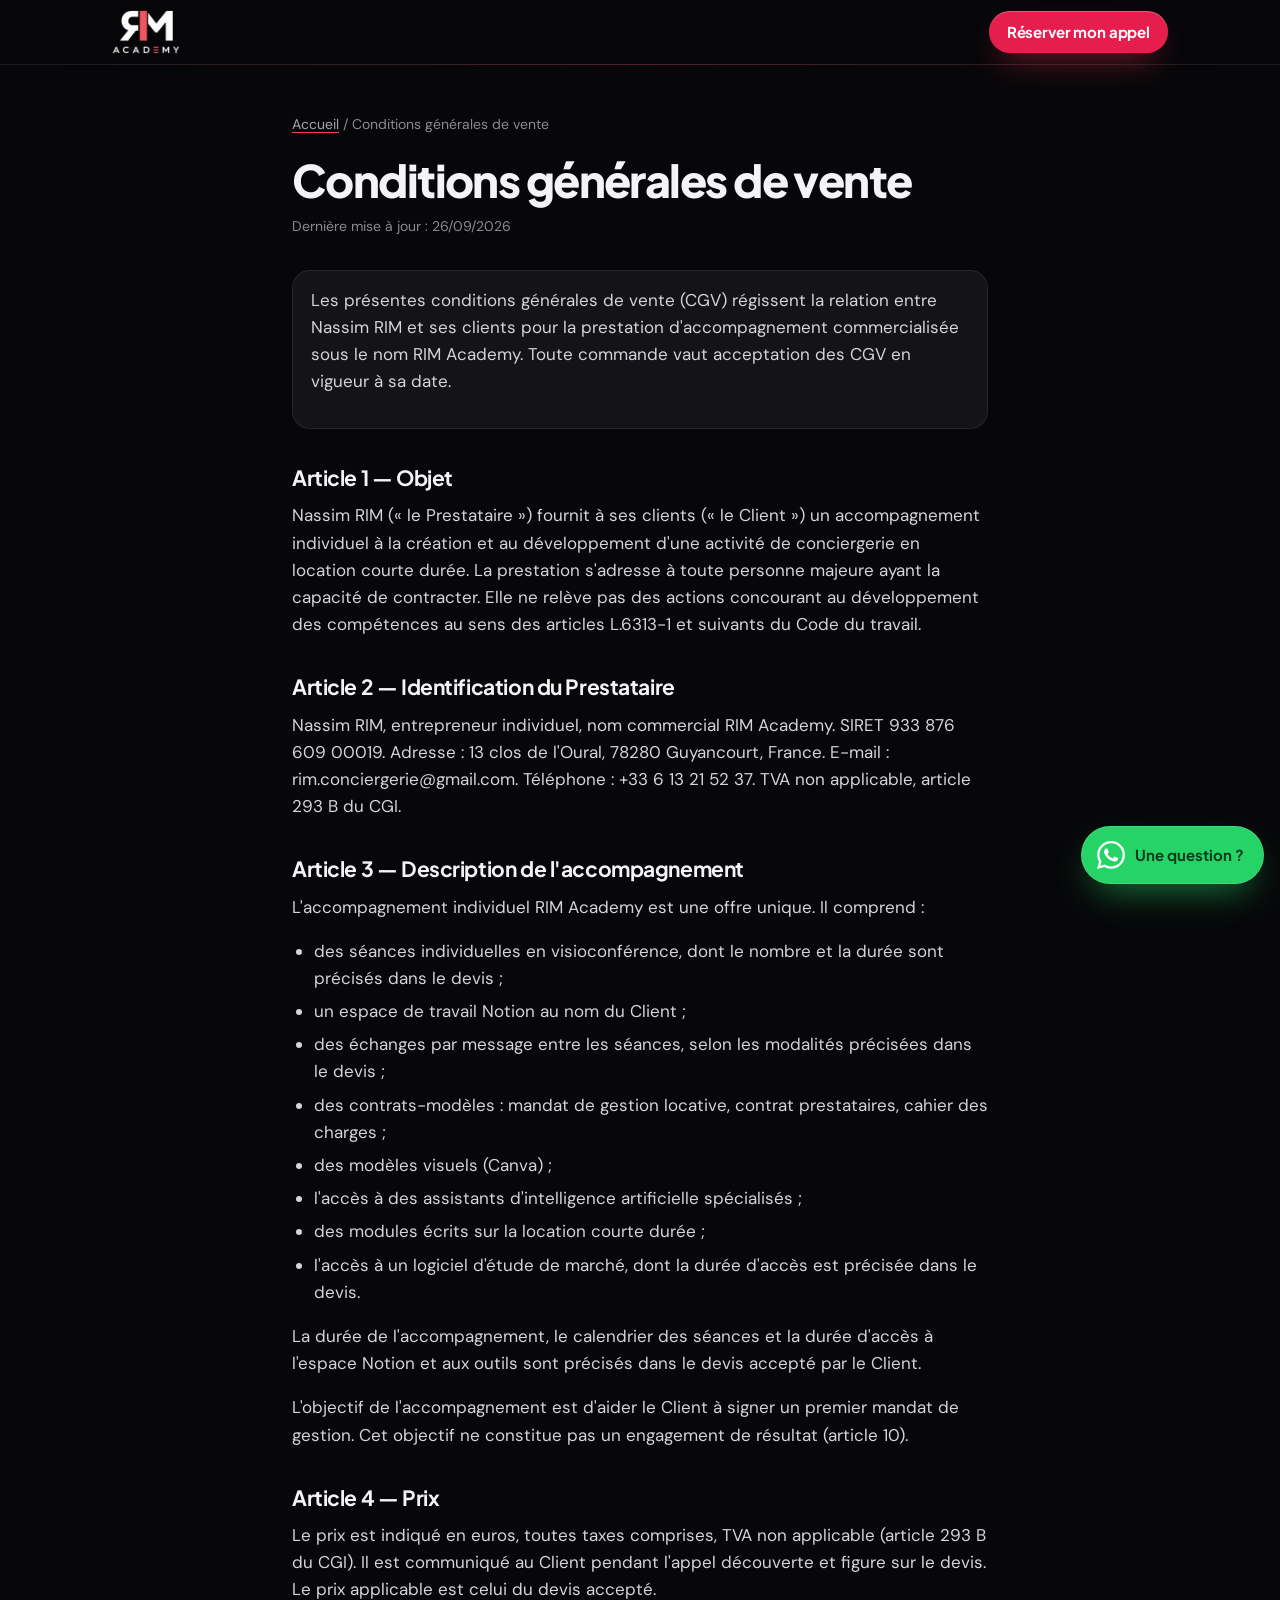
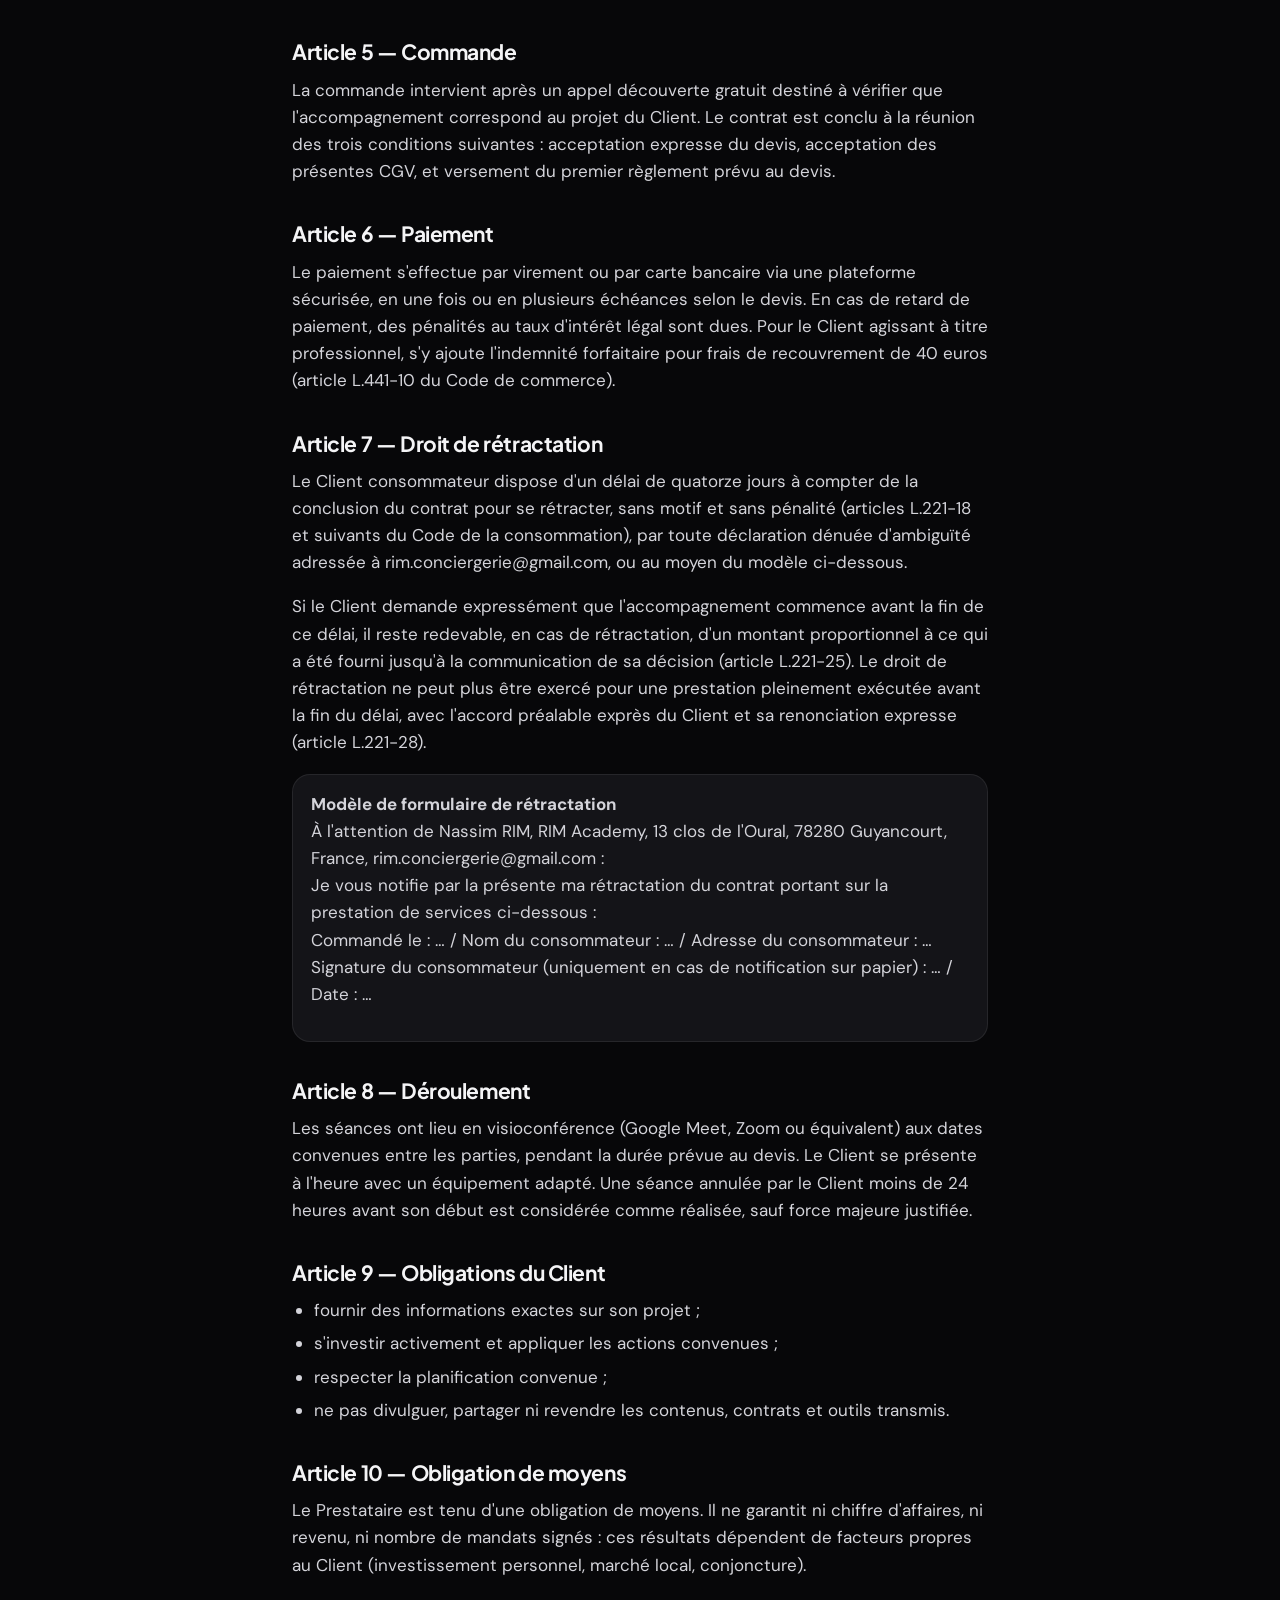
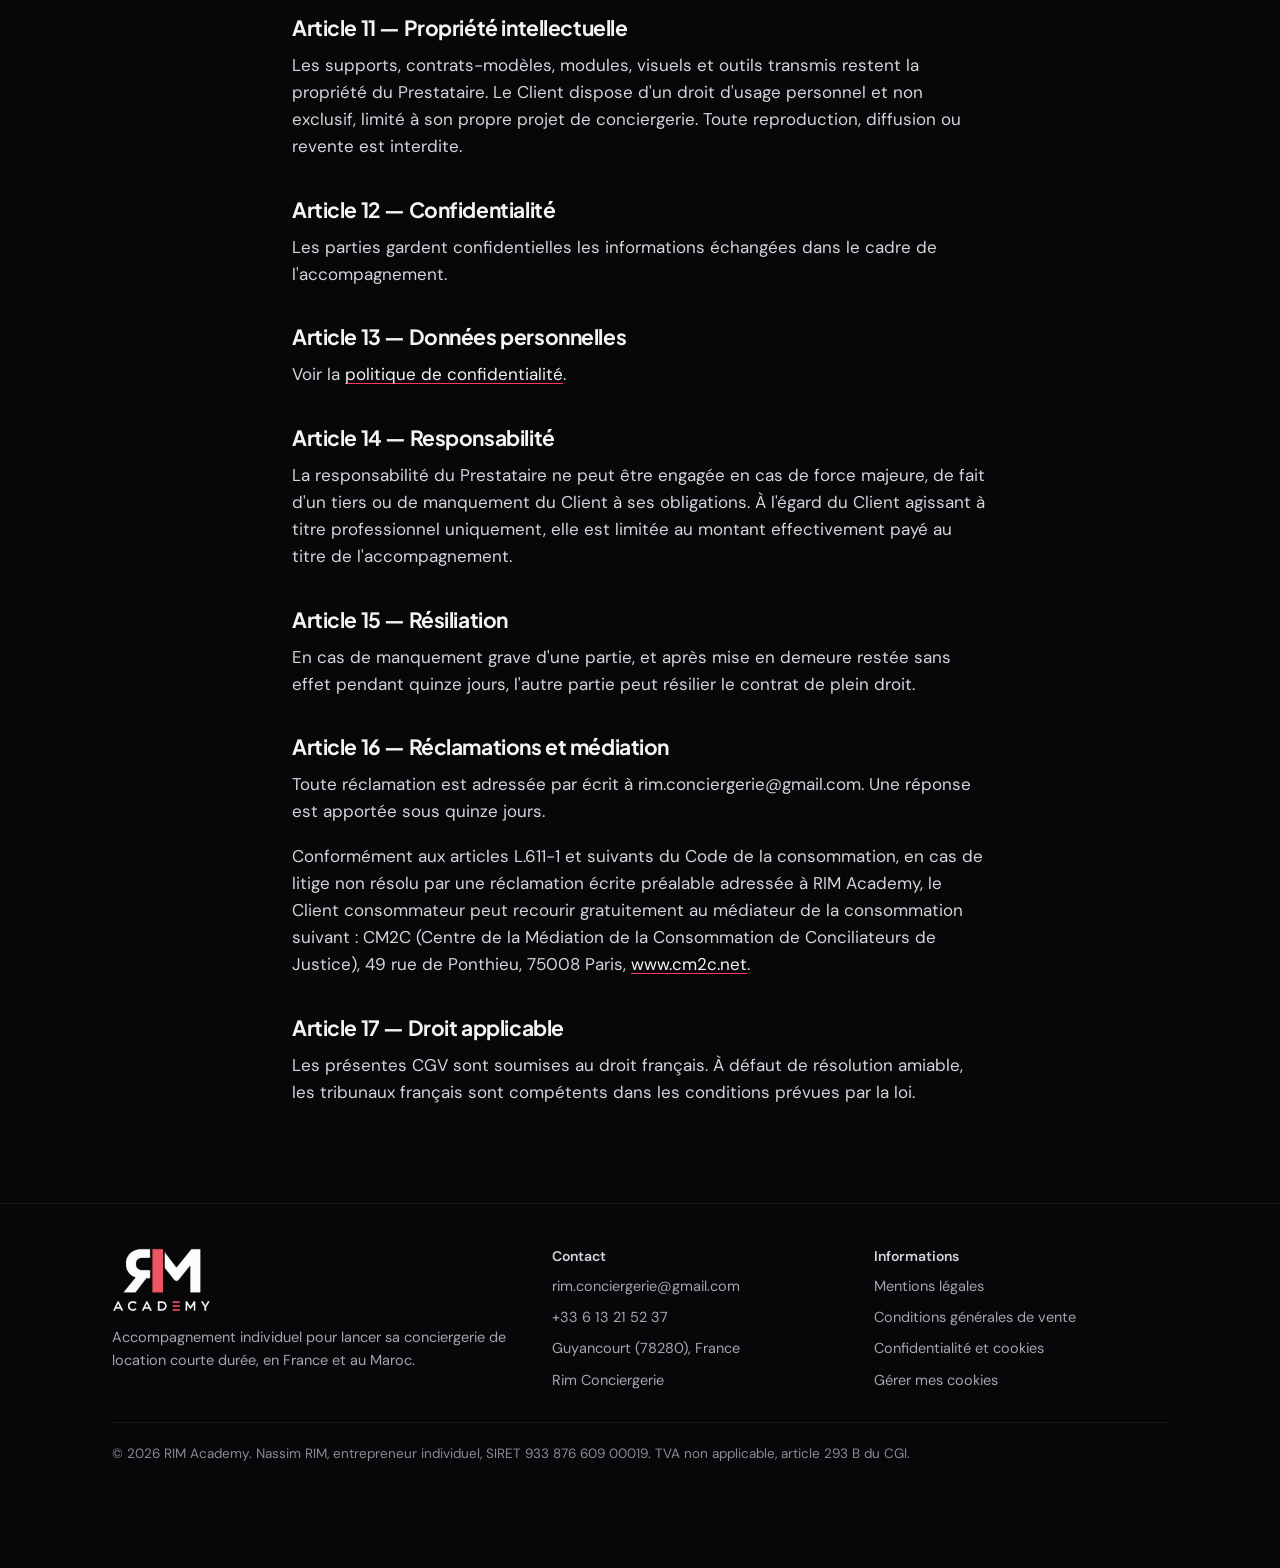
==== cgv/index.html @ d24084d7 "Landing V2 sans vidéo" ====
<!DOCTYPE html>
<html lang="fr">
<head>
<meta charset="utf-8">
<meta name="viewport" content="width=device-width, initial-scale=1, viewport-fit=cover">
<title>Conditions générales de vente | RIM Academy</title>
<meta name="description" content="Conditions générales de vente de l'accompagnement individuel RIM Academy : prestation, prix, rétractation, médiation.">
<meta name="robots" content="index, follow, max-image-preview:large">
<link rel="canonical" href="https://www.rim-academy.fr/cgv/">
<meta name="referrer" content="strict-origin-when-cross-origin">
<meta name="theme-color" content="#070709">
<meta name="author" content="Nassim RIM">
<meta property="og:type" content="website">
<meta property="og:site_name" content="RIM Academy">
<meta property="og:locale" content="fr_FR">
<meta property="og:url" content="https://www.rim-academy.fr/cgv/">
<meta property="og:title" content="Conditions générales de vente | RIM Academy">
<meta property="og:description" content="Conditions générales de vente de l'accompagnement individuel RIM Academy : prestation, prix, rétractation, médiation.">
<meta property="og:image" content="https://www.rim-academy.fr/og-image.jpg">
<meta property="og:image:width" content="1200">
<meta property="og:image:height" content="630">
<meta property="og:image:alt" content="RIM Academy, accompagnement individuel pour lancer sa conciergerie, par Nassim RIM">
<meta name="twitter:card" content="summary_large_image">
<meta name="twitter:title" content="Conditions générales de vente | RIM Academy">
<meta name="twitter:description" content="Conditions générales de vente de l'accompagnement individuel RIM Academy : prestation, prix, rétractation, médiation.">
<meta name="twitter:image" content="https://www.rim-academy.fr/og-image.jpg">
<link rel="icon" href="/favicon-96.png" type="image/png" sizes="96x96">
<link rel="icon" href="/favicon-48.png" type="image/png" sizes="48x48">
<link rel="apple-touch-icon" href="/apple-touch-icon.png" sizes="180x180">
<link rel="preconnect" href="https://fonts.googleapis.com">
<link rel="preconnect" href="https://fonts.gstatic.com" crossorigin>
<link rel="preload" as="style" href="https://fonts.googleapis.com/css2?family=DM+Sans:opsz,wght@9..40,400;9..40,500;9..40,600&amp;family=Caveat:wght@600;700&amp;family=Plus+Jakarta+Sans:wght@600;700;800&amp;display=swap" onload="this.onload=null;this.rel='stylesheet'">
<noscript><link rel="stylesheet" href="https://fonts.googleapis.com/css2?family=DM+Sans:opsz,wght@9..40,400;9..40,500;9..40,600&amp;family=Caveat:wght@600;700&amp;family=Plus+Jakarta+Sans:wght@600;700;800&amp;display=swap"></noscript>
<link rel="stylesheet" href="/assets/css/site.css">
<script type="application/ld+json">{"@context":"https://schema.org","@graph":[{"@type":"WebPage","@id":"https://www.rim-academy.fr/cgv/#webpage","url":"https://www.rim-academy.fr/cgv/","name":"Conditions générales de vente | RIM Academy","inLanguage":"fr-FR","isPartOf":{"@id":"https://www.rim-academy.fr/#website"}},{"@type":"BreadcrumbList","itemListElement":[{"@type":"ListItem","position":1,"name":"Accueil","item":"https://www.rim-academy.fr/"},{"@type":"ListItem","position":2,"name":"Conditions générales de vente","item":"https://www.rim-academy.fr/cgv/"}]}]}</script>
</head>
<body data-page="legal">
<a class="skip" href="#main">Aller au contenu</a>
<header class="site-head">
  <div class="wrap">
    <a class="brand" href="/" aria-label="RIM Academy, accueil"><picture><source srcset="/logo-rim-academy-300.webp" type="image/webp"><img src="/logo-rim-academy.png" alt="RIM Academy" width="560" height="363"></picture></a>
    <a href="/reserver/" class="btn btn-primary btn-sm">Réserver mon appel</a>
  </div>
</header>

<main id="main" class="legal">
  <div class="narrow">
    <nav aria-label="Fil d'Ariane" style="font-size:14px;color:var(--faint);margin-bottom:18px"><a href="/" style="color:var(--muted)">Accueil</a> / Conditions générales de vente</nav>
    <h1>Conditions générales de vente</h1>
    <p class="upd">Dernière mise à jour : 26/09/2026</p>

    <div class="box"><p>Les présentes conditions générales de vente (CGV) régissent la relation entre Nassim RIM et ses clients pour la prestation d'accompagnement commercialisée sous le nom RIM Academy. Toute commande vaut acceptation des CGV en vigueur à sa date.</p></div>

    <h2>Article 1 — Objet</h2>
    <p>Nassim RIM (« le Prestataire ») fournit à ses clients (« le Client ») un accompagnement individuel à la création et au développement d'une activité de conciergerie en location courte durée. La prestation s'adresse à toute personne majeure ayant la capacité de contracter. Elle ne relève pas des actions concourant au développement des compétences au sens des articles L.6313-1 et suivants du Code du travail.</p>

    <h2>Article 2 — Identification du Prestataire</h2>
    <p>Nassim RIM, entrepreneur individuel, nom commercial RIM Academy. SIRET 933 876 609 00019. Adresse : 13 clos de l'Oural, 78280 Guyancourt, France. E-mail : rim.conciergerie@gmail.com. Téléphone : +33 6 13 21 52 37. TVA non applicable, article 293 B du CGI.</p>

    <h2>Article 3 — Description de l'accompagnement</h2>
    <p>L'accompagnement individuel RIM Academy est une offre unique. Il comprend :</p>
    <ul>
      <li>des séances individuelles en visioconférence, dont le nombre et la durée sont précisés dans le devis ;</li>
      <li>un espace de travail Notion au nom du Client ;</li>
      <li>des échanges par message entre les séances, selon les modalités précisées dans le devis ;</li>
      <li>des contrats-modèles : mandat de gestion locative, contrat prestataires, cahier des charges ;</li>
      <li>des modèles visuels (Canva) ;</li>
      <li>l'accès à des assistants d'intelligence artificielle spécialisés ;</li>
      <li>des modules écrits sur la location courte durée ;</li>
      <li>l'accès à un logiciel d'étude de marché, dont la durée d'accès est précisée dans le devis.</li>
    </ul>
    <p>La durée de l'accompagnement, le calendrier des séances et la durée d'accès à l'espace Notion et aux outils sont précisés dans le devis accepté par le Client.</p>
    <p>L'objectif de l'accompagnement est d'aider le Client à signer un premier mandat de gestion. Cet objectif ne constitue pas un engagement de résultat (article 10).</p>

    <h2>Article 4 — Prix</h2>
    <p>Le prix est indiqué en euros, toutes taxes comprises, TVA non applicable (article 293 B du CGI). Il est communiqué au Client pendant l'appel découverte et figure sur le devis. Le prix applicable est celui du devis accepté.</p>

    <h2>Article 5 — Commande</h2>
    <p>La commande intervient après un appel découverte gratuit destiné à vérifier que l'accompagnement correspond au projet du Client. Le contrat est conclu à la réunion des trois conditions suivantes : acceptation expresse du devis, acceptation des présentes CGV, et versement du premier règlement prévu au devis.</p>

    <h2>Article 6 — Paiement</h2>
    <p>Le paiement s'effectue par virement ou par carte bancaire via une plateforme sécurisée, en une fois ou en plusieurs échéances selon le devis. En cas de retard de paiement, des pénalités au taux d'intérêt légal sont dues. Pour le Client agissant à titre professionnel, s'y ajoute l'indemnité forfaitaire pour frais de recouvrement de 40 euros (article L.441-10 du Code de commerce).</p>

    <h2>Article 7 — Droit de rétractation</h2>
    <p>Le Client consommateur dispose d'un délai de quatorze jours à compter de la conclusion du contrat pour se rétracter, sans motif et sans pénalité (articles L.221-18 et suivants du Code de la consommation), par toute déclaration dénuée d'ambiguïté adressée à rim.conciergerie@gmail.com, ou au moyen du modèle ci-dessous.</p>
    <p>Si le Client demande expressément que l'accompagnement commence avant la fin de ce délai, il reste redevable, en cas de rétractation, d'un montant proportionnel à ce qui a été fourni jusqu'à la communication de sa décision (article L.221-25). Le droit de rétractation ne peut plus être exercé pour une prestation pleinement exécutée avant la fin du délai, avec l'accord préalable exprès du Client et sa renonciation expresse (article L.221-28).</p>
    <div class="box"><p><strong>Modèle de formulaire de rétractation</strong><br>
    À l'attention de Nassim RIM, RIM Academy, 13 clos de l'Oural, 78280 Guyancourt, France, rim.conciergerie@gmail.com :<br>
    Je vous notifie par la présente ma rétractation du contrat portant sur la prestation de services ci-dessous :<br>
    Commandé le : … / Nom du consommateur : … / Adresse du consommateur : …<br>
    Signature du consommateur (uniquement en cas de notification sur papier) : … / Date : …</p></div>

    <h2>Article 8 — Déroulement</h2>
    <p>Les séances ont lieu en visioconférence (Google Meet, Zoom ou équivalent) aux dates convenues entre les parties, pendant la durée prévue au devis. Le Client se présente à l'heure avec un équipement adapté. Une séance annulée par le Client moins de 24 heures avant son début est considérée comme réalisée, sauf force majeure justifiée.</p>

    <h2>Article 9 — Obligations du Client</h2>
    <ul>
      <li>fournir des informations exactes sur son projet ;</li>
      <li>s'investir activement et appliquer les actions convenues ;</li>
      <li>respecter la planification convenue ;</li>
      <li>ne pas divulguer, partager ni revendre les contenus, contrats et outils transmis.</li>
    </ul>

    <h2>Article 10 — Obligation de moyens</h2>
    <p>Le Prestataire est tenu d'une obligation de moyens. Il ne garantit ni chiffre d'affaires, ni revenu, ni nombre de mandats signés : ces résultats dépendent de facteurs propres au Client (investissement personnel, marché local, conjoncture).</p>

    <h2>Article 11 — Propriété intellectuelle</h2>
    <p>Les supports, contrats-modèles, modules, visuels et outils transmis restent la propriété du Prestataire. Le Client dispose d'un droit d'usage personnel et non exclusif, limité à son propre projet de conciergerie. Toute reproduction, diffusion ou revente est interdite.</p>

    <h2>Article 12 — Confidentialité</h2>
    <p>Les parties gardent confidentielles les informations échangées dans le cadre de l'accompagnement.</p>

    <h2>Article 13 — Données personnelles</h2>
    <p>Voir la <a href="/confidentialite/">politique de confidentialité</a>.</p>

    <h2>Article 14 — Responsabilité</h2>
    <p>La responsabilité du Prestataire ne peut être engagée en cas de force majeure, de fait d'un tiers ou de manquement du Client à ses obligations. À l'égard du Client agissant à titre professionnel uniquement, elle est limitée au montant effectivement payé au titre de l'accompagnement.</p>

    <h2>Article 15 — Résiliation</h2>
    <p>En cas de manquement grave d'une partie, et après mise en demeure restée sans effet pendant quinze jours, l'autre partie peut résilier le contrat de plein droit.</p>

    <h2>Article 16 — Réclamations et médiation</h2>
    <p>Toute réclamation est adressée par écrit à rim.conciergerie@gmail.com. Une réponse est apportée sous quinze jours.</p>
    <p>Conformément aux articles L.611-1 et suivants du Code de la consommation, en cas de litige non résolu par une réclamation écrite préalable adressée à RIM Academy, le Client consommateur peut recourir gratuitement au médiateur de la consommation suivant : CM2C (Centre de la Médiation de la Consommation de Conciliateurs de Justice), 49 rue de Ponthieu, 75008 Paris, <a href="https://www.cm2c.net" rel="noopener">www.cm2c.net</a>.</p>

    <h2>Article 17 — Droit applicable</h2>
    <p>Les présentes CGV sont soumises au droit français. À défaut de résolution amiable, les tribunaux français sont compétents dans les conditions prévues par la loi.</p>

  </div>
</main>
<footer class="site-foot">
  <div class="wrap">
    <div class="foot-grid">
      <div>
        <picture><source srcset="/logo-rim-academy-300.webp" type="image/webp"><img src="/logo-rim-academy.png" alt="RIM Academy" width="560" height="363" loading="lazy"></picture>
        <p style="margin-top:14px">Accompagnement individuel pour lancer sa conciergerie de location courte durée, en France et au Maroc.</p>
      </div>
      <div>
        <h2>Contact</h2>
        <ul>
          <li><a href="mailto:rim.conciergerie@gmail.com">rim.conciergerie@gmail.com</a></li>
          <li><a href="tel:+33613215237">+33 6 13 21 52 37</a></li>
          <li>Guyancourt (78280), France</li>
          <li><a href="https://rimconciergerie.fr" rel="noopener">Rim Conciergerie</a></li>
        </ul>
      </div>
      <div>
        <h2>Informations</h2>
        <ul>
          <li><a href="/mentions-legales/">Mentions légales</a></li>
          <li><a href="/cgv/">Conditions générales de vente</a></li>
          <li><a href="/confidentialite/">Confidentialité et cookies</a></li>
          <li><button type="button" class="linklike" data-cookie-open>Gérer mes cookies</button></li>
        </ul>
      </div>
    </div>
    <p class="foot-legal">© 2026 RIM Academy. Nassim RIM, entrepreneur individuel, SIRET 933 876 609 00019. TVA non applicable, article 293 B du CGI.</p>
  </div>
</footer>
<a class="wa" href="https://wa.me/33613215237?text=Bonjour%20Nassim%2C%20je%20viens%20du%20site%20RIM%20Academy." target="_blank" rel="noopener" aria-label="Écrire à Nassim sur WhatsApp" data-wa>
  <svg viewBox="0 0 24 24" aria-hidden="true"><path fill="currentColor" d="M17.472 14.382c-.297-.149-1.758-.867-2.03-.967-.273-.099-.471-.148-.67.15-.197.297-.767.966-.94 1.164-.173.199-.347.223-.644.075-.297-.15-1.255-.463-2.39-1.475-.883-.788-1.48-1.761-1.653-2.059-.173-.297-.018-.458.13-.606.134-.133.298-.347.446-.52.149-.174.198-.298.298-.497.099-.198.05-.371-.025-.52-.075-.149-.669-1.612-.916-2.207-.242-.579-.487-.5-.669-.51-.173-.008-.371-.01-.57-.01-.198 0-.52.074-.792.372-.272.297-1.04 1.016-1.04 2.479 0 1.462 1.065 2.875 1.213 3.074.149.198 2.096 3.2 5.077 4.487.709.306 1.262.489 1.694.625.712.227 1.36.195 1.871.118.571-.085 1.758-.719 2.006-1.413.248-.694.248-1.289.173-1.413-.074-.124-.272-.198-.57-.347m-5.421 7.403h-.004a9.87 9.87 0 01-5.031-1.378l-.361-.214-3.741.982.998-3.648-.235-.374a9.86 9.86 0 01-1.51-5.26c.001-5.45 4.436-9.884 9.888-9.884 2.64 0 5.122 1.03 6.988 2.898a9.825 9.825 0 012.893 6.994c-.003 5.45-4.437 9.884-9.885 9.884m8.413-18.297A11.815 11.815 0 0012.05 0C5.495 0 .16 5.335.157 11.892c0 2.096.547 4.142 1.588 5.945L.057 24l6.305-1.654a11.882 11.882 0 005.683 1.448h.005c6.554 0 11.89-5.335 11.893-11.893a11.821 11.821 0 00-3.48-8.413Z"/></svg>
  <span>Une question ?</span>
</a>


<div id="cookie" class="cookie" role="region" aria-label="Choix des cookies" hidden>
  <p>J'utilise des cookies de mesure d'audience (Google Analytics) et de publicité (Meta) pour savoir d'où viennent les visiteurs et améliorer ce site. Rien n'est déposé sans ton accord. <a href="/confidentialite/#cookies">En savoir plus</a></p>
  <div id="ck-prefs" class="cookie-prefs" hidden>
    <label><input type="checkbox" id="ck-analytics"><span>Mesure d'audience (Google Analytics)</span></label>
    <label><input type="checkbox" id="ck-ads"><span>Publicité et mesure des campagnes (Meta)</span></label>
  </div>
  <div class="cookie-row">
    <button type="button" class="btn-choice" id="ck-refuse">Tout refuser</button>
    <button type="button" class="btn-choice" id="ck-accept">Tout accepter</button>
  </div>
  <button type="button" class="btn-choice" id="ck-save" hidden style="width:100%;margin-top:10px">Enregistrer mes choix</button>
  <button type="button" class="linklike" id="ck-custom">Personnaliser</button>
</div>

<script src="/assets/js/site.js" defer></script>
</body>
</html>
---- assets/css/site.css ----
/* =========================================================
   RIM Academy — feuille de style unique
   Mobile d'abord (390 px), puis élargissement.
   Couleurs : charte actuelle (fond #070709, accent Airbnb Rausch).
   ========================================================= */

:root{
  --ink:#070709;
  --ink-2:#0D0D11;
  --card:#141418;
  --card-2:#1B1B21;
  --line:rgba(255,255,255,.08);
  --line-2:rgba(255,255,255,.14);
  --text:#F4F4F6;
  --soft:#D4D4DA;
  --muted:#A5A5AF;
  --faint:#8A8A94;
  --rausch:#FF385C;
  --rausch-deep:#E61E4D;
  --rausch-soft:rgba(255,56,92,.12);
  --rausch-line:rgba(255,56,92,.38);
  --tp:#00B67A;
  --paper:#F7F5F1;
  --paper-ink:#1D1D22;

  --f-display:"Plus Jakarta Sans",system-ui,-apple-system,"Segoe UI",Roboto,sans-serif;
  --f-body:"DM Sans",system-ui,-apple-system,"Segoe UI",Roboto,sans-serif;
  --f-accent:"Caveat","Segoe Print","Bradley Hand",cursive;

  --r-s:12px;
  --r-m:18px;
  --r-l:28px;
  --wrap:1120px;
  --pad:20px;
  --sec:clamp(72px,12vw,128px);
  --ease:cubic-bezier(.2,.7,.2,1);
}

*,*::before,*::after{box-sizing:border-box}
html{-webkit-text-size-adjust:100%;scroll-behavior:smooth;scroll-padding-top:80px}
body{
  margin:0;background:var(--ink);color:var(--text);
  font-family:var(--f-body);font-size:17px;line-height:1.6;
  -webkit-font-smoothing:antialiased;-moz-osx-font-smoothing:grayscale;
  text-rendering:optimizeLegibility;
}
img,video,iframe{display:block;max-width:100%}
img{height:auto}
a{color:inherit}
p{margin:0 0 1em}
h1,h2,h3,h4{margin:0;font-family:var(--f-display);color:var(--text);line-height:1.2}
ul,ol{margin:0;padding:0;list-style:none}
button{font:inherit;color:inherit}
[hidden]{display:none!important}

:focus-visible{outline:3px solid #fff;outline-offset:3px;border-radius:6px}

.sr-only{position:absolute!important;width:1px;height:1px;padding:0;margin:-1px;overflow:hidden;clip:rect(0,0,0,0);white-space:nowrap;border:0}
.skip{position:absolute;left:12px;top:-60px;z-index:100;background:#fff;color:#000;padding:10px 14px;border-radius:10px;font-weight:600;text-decoration:none}
.skip:focus{top:12px}

.wrap{max-width:var(--wrap);margin-inline:auto;padding-inline:var(--pad)}
.narrow{max-width:760px;margin-inline:auto;padding-inline:var(--pad)}

/* ---------- En-tête ---------- */
.site-head{
  position:sticky;top:0;z-index:40;
  background:rgba(7,7,9,.78);
  -webkit-backdrop-filter:saturate(160%) blur(14px);backdrop-filter:saturate(160%) blur(14px);
  border-bottom:1px solid var(--line);
}
.site-head .wrap{display:flex;align-items:center;justify-content:space-between;height:64px;gap:16px}
.brand{display:flex;align-items:center;text-decoration:none}
.brand img{height:44px;width:auto}

/* ---------- Boutons ---------- */
.btn{
  display:inline-flex;align-items:center;justify-content:center;gap:10px;
  min-height:56px;padding:0 28px;border-radius:999px;border:0;cursor:pointer;
  font-family:var(--f-display);font-weight:700;font-size:18px;letter-spacing:-.01em;
  text-decoration:none;white-space:nowrap;transition:transform .2s var(--ease),box-shadow .2s var(--ease),background .2s;
}
.btn-primary{
  background:var(--rausch-deep);color:#fff;
  box-shadow:0 1px 0 rgba(255,255,255,.25) inset,0 14px 34px -12px rgba(255,56,92,.6);
}
.btn-primary:hover{transform:translateY(-1px);box-shadow:0 1px 0 rgba(255,255,255,.25) inset,0 18px 40px -12px rgba(255,56,92,.75)}
.btn-primary:active{transform:translateY(0)}
.btn-block{width:100%;max-width:420px}
.btn-sm{min-height:42px;padding:0 18px;font-size:15px}
.btn-ghost{background:transparent;color:var(--text);border:1px solid var(--line-2)}
.btn-ghost:hover{border-color:var(--text)}
.btn[disabled]{opacity:.6;cursor:progress}
.spinner{width:18px;height:18px;border-radius:50%;border:2px solid rgba(255,255,255,.4);border-top-color:#fff;animation:spin .8s linear infinite}
@keyframes spin{to{transform:rotate(360deg)}}

/* ---------- Typo de section ---------- */
.sec{padding-block:var(--sec);position:relative}
.sec + .sec{border-top:1px solid var(--line)}
.kicker{display:block;color:var(--rausch);font-weight:600;font-size:15px;margin-bottom:14px}
.h2{
  font-weight:800;font-size:clamp(1.95rem,6vw,3.1rem);line-height:1.06;letter-spacing:-.035em;
  max-width:20ch;text-wrap:balance;
}
.lead{color:var(--soft);font-size:18px;line-height:1.62;max-width:40rem;margin-top:18px}
.center{text-align:center}
.center .h2,.center .lead{margin-inline:auto}

/* ---------- Hero ---------- */
.hero{position:relative;padding:28px 0 64px;text-align:center;overflow:hidden;overflow:clip}
.hero::before{
  content:"";position:absolute;inset:-20% -30% auto;height:640px;z-index:-1;pointer-events:none;
  background:radial-gradient(50% 55% at 50% 0%,rgba(255,56,92,.22),rgba(255,56,92,0) 70%);
}
.chip{
  display:inline-flex;align-items:center;gap:8px;
  padding:7px 14px;border-radius:999px;border:1px solid var(--line-2);
  background:rgba(255,255,255,.03);color:var(--soft);font-size:14px;line-height:1.3;
}
.chip-dot{width:7px;height:7px;border-radius:50%;background:var(--rausch);box-shadow:0 0 0 4px var(--rausch-soft)}
.h1{
  margin:18px auto 0;max-width:15ch;
  font-weight:800;font-size:clamp(2.2rem,9.4vw,4.6rem);line-height:1.02;letter-spacing:-.045em;
  text-wrap:balance;
}
.hero-sub{margin:18px auto 0;max-width:34rem;color:var(--soft);font-size:18px;line-height:1.55}

/* Vidéo verrouillée (accueil) */
.vsl-lock{
  position:relative;display:block;width:100%;max-width:880px;margin:28px auto 0;padding:0;
  aspect-ratio:16/9;border-radius:24px;overflow:hidden;cursor:pointer;
  border:1px solid var(--line-2);background:#000;text-align:center;
  box-shadow:0 40px 90px -40px rgba(255,56,92,.55),0 0 0 6px rgba(255,255,255,.02);
}
.vsl-lock img{position:absolute;inset:0;width:100%;height:100%;object-fit:cover;filter:blur(7px) brightness(.5);transform:scale(1.08)}
.vsl-lock .veil{
  position:absolute;inset:0;display:flex;flex-direction:column;align-items:center;justify-content:center;gap:10px;padding:18px;
  background:radial-gradient(60% 60% at 50% 50%,rgba(7,7,9,.15),rgba(7,7,9,.6));
}
.lock-ico{
  width:60px;height:60px;border-radius:50%;display:grid;place-items:center;
  background:rgba(255,255,255,.12);border:1px solid rgba(255,255,255,.25);
  -webkit-backdrop-filter:blur(8px);backdrop-filter:blur(8px);
}
.lock-ico svg{width:26px;height:26px}
.veil strong{font-family:var(--f-display);font-size:clamp(1.05rem,3.6vw,1.4rem);letter-spacing:-.02em}
.veil span{color:var(--soft);font-size:15px;max-width:26ch}
.vsl-lock:hover .lock-ico{background:var(--rausch-deep);border-color:var(--rausch-deep)}

.hero-cta{margin-top:28px;display:flex;flex-direction:column;align-items:center;gap:12px}
.hero-cta small{color:var(--muted);font-size:14px}
.checks{display:flex;flex-wrap:wrap;justify-content:center;gap:10px 22px;margin-top:26px;color:var(--soft);font-size:15.5px}
.checks li{display:flex;align-items:center;gap:8px}
.checks svg,.list-check svg{flex:none;width:18px;height:18px;color:var(--rausch)}

.tp-line{display:inline-flex;align-items:center;gap:10px;margin-top:26px;color:var(--soft);font-size:14.5px;text-decoration:none;padding:8px 14px;border-radius:999px;border:1px solid var(--line)}
.tp-line:hover{border-color:var(--line-2)}
.tp-stars{display:inline-flex;gap:2px}
.tp-stars i{width:16px;height:16px;background:var(--tp);display:grid;place-items:center}
.tp-stars i::before{content:"";width:11px;height:11px;background:#fff;clip-path:polygon(50% 0,61% 35%,98% 35%,68% 57%,79% 91%,50% 70%,21% 91%,32% 57%,2% 35%,39% 35%)}

/* ---------- Le constat ---------- */
.blocks{display:grid;gap:28px;margin-top:44px}
.block{border-top:1px solid var(--line-2);padding-top:20px}
.block h3{font-size:20px;letter-spacing:-.02em;margin-bottom:8px}
.block p{color:var(--muted);margin:0}

/* ---------- Méthode ---------- */
.pillars{margin-top:44px;display:grid;gap:0}
.pillar{display:grid;grid-template-columns:44px 1fr;gap:16px;padding:22px 0;border-top:1px solid var(--line)}
.pillar:last-child{border-bottom:1px solid var(--line)}
.pillar-ico{width:44px;height:44px;border-radius:14px;display:grid;place-items:center;background:var(--rausch-soft);color:var(--rausch)}
.pillar-ico svg{width:22px;height:22px}
.pillar h3{font-size:clamp(1.2rem,3.8vw,1.5rem);letter-spacing:-.025em;margin-bottom:6px}
.pillar p{color:var(--muted);margin:0}

/* ---------- Étapes (séquence réelle) ---------- */
.steps-grid{display:grid;gap:48px;margin-top:48px;align-items:start}
.steps{counter-reset:s;position:relative}
.steps li{position:relative;display:grid;grid-template-columns:40px 1fr;gap:16px;padding-bottom:28px}
.steps li::before{display:none;
  counter-increment:s;content:counter(s);
  width:40px;height:40px;border-radius:50%;display:grid;place-items:center;
  font-family:var(--f-display);font-weight:700;font-size:15px;color:var(--rausch);
  border:1px solid var(--rausch-line);background:var(--ink);position:relative;z-index:1;
}
.steps li:not(:last-child)::after{content:"";position:absolute;left:19.5px;top:44px;bottom:4px;width:1px;background:var(--line-2)}
.sico{position:relative;z-index:1;width:40px;height:40px;border-radius:13px;display:grid;place-items:center;background:var(--ink);border:1px solid var(--rausch-line);color:var(--rausch)}
.sico svg{width:20px;height:20px}
.steps h3{font-size:19px;letter-spacing:-.02em;margin:8px 0 6px}
.steps p{color:var(--muted);margin:0}

/* Le mandat signé : l'élément signature de la page */
.mandat{
  position:relative;max-width:320px;margin-inline:auto;
  background:var(--paper);color:var(--paper-ink);border-radius:10px;padding:26px 24px 22px;
  transform:rotate(-2.2deg);
  box-shadow:0 50px 90px -40px rgba(0,0,0,.9),0 0 0 1px rgba(0,0,0,.04);
}
.mandat::before{content:"";position:absolute;inset:10px;border:1px solid rgba(29,29,34,.12);border-radius:6px;pointer-events:none}
.mandat h3{color:var(--paper-ink);font-size:20px;letter-spacing:-.02em}
.mandat .ref{font-size:12.5px;color:#6b6b73;margin:4px 0 16px}
.mandat dl{margin:0;display:grid;gap:10px}
.mandat dt{font-size:12.5px;color:#6b6b73}
.mandat dd{margin:2px 0 0;height:9px;border-radius:5px;background:#E4E1DB}
.mandat dd.w60{width:60%}.mandat dd.w80{width:80%}.mandat dd.w40{width:40%}
.mandat .sign{display:flex;align-items:flex-end;justify-content:space-between;margin-top:18px;gap:12px}
.mandat .sign span{font-size:12.5px;color:#6b6b73}
.mandat svg.sig{width:190px;height:70px;overflow:visible}
.mandat svg.sig path{fill:none;stroke:#1F3A93;stroke-width:2.6;stroke-linecap:round;stroke-linejoin:round;stroke-dasharray:720;stroke-dashoffset:720}
.mandat.is-drawn svg.sig path{animation:sign 2.2s var(--ease) .2s forwards}
@keyframes sign{to{stroke-dashoffset:0}}
.stamp{
  position:absolute;right:-12px;top:-14px;transform:rotate(8deg);
  background:var(--rausch-deep);color:#fff;font-family:var(--f-display);font-weight:800;font-size:14px;
  padding:7px 12px;border-radius:8px;box-shadow:0 10px 24px -8px rgba(230,30,77,.7);
  opacity:0;
}
.mandat.is-drawn .stamp{animation:stamp .35s var(--ease) 2.3s forwards}
@keyframes stamp{from{opacity:0;transform:rotate(8deg) scale(1.4)}to{opacity:1;transform:rotate(8deg) scale(1)}}
.mandat-cap{text-align:center;color:var(--faint);font-size:14px;margin-top:22px}

/* ---------- Galerie logements ---------- */
.gallery{position:relative;
  display:grid;grid-auto-flow:column;grid-auto-columns:78%;gap:14px;
  overflow-x:auto;scroll-snap-type:x mandatory;scroll-padding-inline:var(--pad);padding:4px var(--pad) 12px;margin:40px calc(var(--pad) * -1) 0;
  scrollbar-width:thin;
}
.gallery figure{margin:0;scroll-snap-align:start}
.gallery img{width:100%;aspect-ratio:4/5;object-fit:cover;border-radius:20px;background:var(--card)}
.gallery figure{position:relative}
.gallery img{aspect-ratio:3/2}
.gallery figcaption{display:grid;gap:3px;color:var(--muted);font-size:13.5px;margin-top:12px}
.gallery figcaption b{font-family:var(--f-display);font-size:17px;letter-spacing:-.02em;color:var(--text)}
.gallery .rate{display:inline-flex;align-items:center;gap:5px;font-weight:600;color:var(--soft)}
.gallery .rate svg{width:14px;height:14px;color:var(--rausch)}
.lgt-badge{position:absolute;left:10px;top:10px;z-index:1;padding:6px 11px;border-radius:999px;background:rgba(255,255,255,.95);color:#1D1D22;font-size:12px;font-weight:700;box-shadow:0 8px 20px -10px rgba(0,0,0,.5)}

/* ---------- Qui je suis ---------- */
.about{display:grid;gap:36px;align-items:center}
.about-photo{position:relative;max-width:440px}
.about-photo img{border-radius:var(--r-l);width:100%;aspect-ratio:900/912;object-fit:cover}
.about-photo::after{content:"";position:absolute;inset:-1px;border-radius:var(--r-l);box-shadow:0 0 0 1px var(--line-2) inset;pointer-events:none}
.about-name{margin-top:14px;font-family:var(--f-display);font-weight:700}
.about-role{color:var(--muted);font-size:15px}
.about p{color:var(--soft)}
.text-link{color:var(--text);text-decoration:underline;text-decoration-color:var(--rausch);text-underline-offset:4px;text-decoration-thickness:2px;font-weight:600}
.text-link:hover{color:var(--rausch)}

/* ---------- Ce qu'ils ont fait ---------- */
.vgrid{
  display:grid;grid-auto-flow:column;grid-auto-columns:70%;gap:14px;
  overflow-x:auto;scroll-snap-type:x mandatory;scroll-padding-inline:var(--pad);padding:4px var(--pad) 12px;margin:40px calc(var(--pad) * -1) 0;
}
.vcard{margin:0;scroll-snap-align:start}
.vplay{
  position:relative;display:block;width:100%;aspect-ratio:9/16;border-radius:22px;overflow:hidden;padding:0;
  border:1px solid var(--line-2);background:var(--card);cursor:pointer;
}
.vplay img{position:absolute;inset:0;width:100%;height:100%;object-fit:cover}
.vplay .pbtn{
  position:absolute;left:50%;top:50%;transform:translate(-50%,-50%);
  width:64px;height:64px;border-radius:50%;display:grid;place-items:center;
  background:rgba(255,255,255,.92);color:var(--rausch-deep);box-shadow:0 12px 30px -10px rgba(0,0,0,.6);
}
.vplay .pbtn svg{width:24px;height:24px;margin-left:3px}
.vplay iframe,.vplay video{position:absolute;inset:0;width:100%;height:100%;border:0;background:#000}
.vplay video{object-fit:cover}
.vplay.is-playing{cursor:default}
.vplay:not(.is-playing):hover .pbtn{transform:translate(-50%,-50%) scale(1.06)}
.vplay .pbtn{transition:transform .2s var(--ease)}
.vcard figcaption{margin-top:10px}
.vcard figcaption strong{display:block;font-family:var(--f-display);font-size:16px}
.vcard figcaption span{color:var(--muted);font-size:14.5px}

.tp-head{display:flex;flex-wrap:wrap;align-items:center;justify-content:space-between;gap:14px;margin-top:56px;padding:18px 20px;border-radius:var(--r-m);border:1px solid rgba(0,182,122,.35);background:rgba(0,182,122,.07)}
.tp-brand{display:flex;align-items:center;gap:10px;font-weight:700;font-family:var(--f-display)}
.tp-brand svg{width:22px;height:22px;color:var(--tp)}
.tp-score{display:inline-flex;align-items:center;flex-wrap:wrap;gap:4px 8px;color:var(--soft);font-size:15px}
.tp-score b{color:#fff}
.reviews{display:grid;gap:14px;margin-top:14px}
.review{
  display:block;text-decoration:none;padding:22px;border-radius:var(--r-m);
  background:var(--card);border:1px solid var(--line);transition:border-color .2s;
}
.review:hover{border-color:var(--line-2)}
.review blockquote{margin:12px 0 16px;color:var(--soft);font-size:16.5px;line-height:1.55}
.review footer{display:flex;justify-content:space-between;align-items:center;gap:10px;color:var(--muted);font-size:14px}
.review footer b{color:var(--text);font-weight:600}
.review .src{color:var(--tp);font-weight:600}

/* ---------- Comparatif ---------- */
.table-wrap{position:relative;margin-top:40px;overflow-x:auto;border-radius:var(--r-m);border:1px solid var(--line)}
.compare{width:100%;min-width:620px;border-collapse:collapse;font-size:15.5px}
.compare th,.compare td{padding:16px 14px;text-align:center;border-bottom:1px solid var(--line);vertical-align:middle}
.compare thead th{font-family:var(--f-display);font-size:15px;color:var(--soft);font-weight:700}
.compare tbody th{text-align:left;font-weight:500;color:var(--soft);width:40%}
.compare tr:last-child th,.compare tr:last-child td{border-bottom:0}
.compare .us{background:var(--rausch-soft);color:var(--text)}
.compare thead .us{color:#fff;border-top:2px solid var(--rausch)}
.yes,.no,.mid{display:inline-grid;place-items:center;width:28px;height:28px;border-radius:50%}
.yes{background:var(--rausch-deep);color:#fff}
.no{background:rgba(255,255,255,.06);color:var(--faint)}
.mid{background:rgba(255,255,255,.06);color:var(--soft);width:auto;height:auto;padding:3px 10px;border-radius:999px;font-size:13.5px}
.yes svg,.no svg{width:15px;height:15px}

/* ---------- Qui je n'accompagne pas ---------- */
.notfor{
  margin-top:40px;padding:28px 22px;border-radius:var(--r-l);
  border:1px solid var(--rausch-line);
  background:linear-gradient(180deg,rgba(255,56,92,.09),rgba(255,56,92,.02));
}
.notfor ul{display:grid;gap:18px}
.notfor li{display:grid;grid-template-columns:28px 1fr;gap:12px;align-items:start}
.notfor li svg{width:22px;height:22px;color:var(--rausch);margin-top:3px}
.notfor li strong{display:block;font-family:var(--f-display);font-size:18px;letter-spacing:-.015em}
.notfor li span{color:var(--muted)}
.notfor .closing{margin:24px 0 0;padding-top:20px;border-top:1px solid var(--line-2);color:var(--soft)}

/* ---------- L'accompagnement ---------- */
.offer{
  margin:40px auto 0;max-width:640px;border-radius:var(--r-l);padding:30px 22px;
  background:linear-gradient(180deg,var(--card-2),var(--card));
  border:1px solid var(--line-2);box-shadow:0 50px 100px -50px rgba(255,56,92,.45);
}
.offer-top{display:flex;flex-wrap:wrap;justify-content:space-between;gap:8px 16px;align-items:baseline}
.offer-top h3{font-size:clamp(1.35rem,4.4vw,1.7rem);letter-spacing:-.03em}
.offer-top span{color:var(--muted);font-size:15px}
.list-check{display:grid;gap:14px;margin:24px 0}
.list-check li{display:grid;grid-template-columns:22px 1fr;gap:12px;color:var(--soft)}
.list-check svg{margin-top:3px;width:20px;height:20px;color:var(--rausch)}
.list-check li{grid-template-columns:24px 1fr!important}
.list-check b{color:var(--text);font-weight:600}
.offer-note{padding-top:18px;border-top:1px solid var(--line-2);color:var(--muted);font-size:15px}
.offer .btn{width:100%;margin-top:8px}

/* ---------- FAQ ---------- */
.faq{margin-top:40px;border-top:1px solid var(--line)}
.faq details{border-bottom:1px solid var(--line)}
.faq summary{
  list-style:none;cursor:pointer;display:flex;justify-content:space-between;gap:18px;align-items:center;
  padding:22px 0;font-family:var(--f-display);font-weight:700;font-size:18px;letter-spacing:-.015em;
}
.faq summary::-webkit-details-marker{display:none}
.faq summary::after{content:"";flex:none;width:14px;height:14px;
  background:linear-gradient(currentColor,currentColor) center/14px 2px no-repeat,linear-gradient(currentColor,currentColor) center/2px 14px no-repeat;
  transition:transform .25s var(--ease);color:var(--rausch)}
.faq details[open] summary::after{transform:rotate(45deg)}
.faq details > div{padding:0 0 22px;color:var(--muted);max-width:44rem}

/* ---------- Appel final ---------- */
.final{text-align:center}
.final .h2{max-width:18ch;margin-inline:auto}
.final .hero-cta{margin-top:30px}

/* ---------- Pied de page ---------- */
.site-foot{border-top:1px solid var(--line);padding:44px 0 90px;color:var(--muted);font-size:14.5px}
.foot-grid{display:grid;gap:28px}
.foot-grid img{height:64px;width:auto}
.foot-grid h2{font-size:14px;color:var(--soft);margin-bottom:10px;font-family:var(--f-body);font-weight:600}
.foot-grid ul{display:grid;gap:8px}
.foot-grid a,.linklike{color:var(--muted);text-decoration:none;background:none;border:0;padding:0;cursor:pointer;font-size:14.5px;text-align:left}
.foot-grid a:hover,.linklike:hover{color:var(--text)}
.foot-legal{margin-top:30px;padding-top:20px;border-top:1px solid var(--line);font-size:13.5px;color:var(--faint)}

/* ---------- Fenêtre d'accès (opt-in) ---------- */
.optin{
  width:min(460px,calc(100% - 24px));max-height:calc(100% - 24px);padding:0;border:1px solid var(--line-2);border-radius:24px;
  background:var(--card-2);color:var(--text);box-shadow:0 40px 120px -20px rgba(0,0,0,.8);
}
.optin::backdrop{background:rgba(0,0,0,.72);-webkit-backdrop-filter:blur(4px);backdrop-filter:blur(4px)}
.optin-in{padding:26px 22px 22px;position:relative}
.optin h2{font-size:24px;letter-spacing:-.03em;padding-right:36px}
.optin .steps-mini{color:var(--muted);font-size:14.5px;margin:8px 0 18px}
.x{position:absolute;right:14px;top:14px;width:36px;height:36px;border-radius:50%;border:1px solid var(--line-2);background:transparent;cursor:pointer;display:grid;place-items:center}
.x svg{width:16px;height:16px}

.field{display:grid;gap:6px;margin-bottom:14px;text-align:left}
.field label,.field .lab{font-size:14.5px;font-weight:600;color:var(--soft)}
.input,.select,.textarea{
  width:100%;min-height:52px;padding:0 16px;border-radius:14px;border:1px solid var(--line-2);
  background:var(--ink-2);color:var(--text);font:inherit;font-size:16px;
}
.textarea{min-height:96px;padding:14px 16px;resize:vertical}
.input:focus,.select:focus,.textarea:focus{outline:none;border-color:var(--rausch);box-shadow:0 0 0 3px var(--rausch-soft)}
.input[aria-invalid="true"]{border-color:#ff8aa0}
.tel{display:grid;grid-template-columns:118px 1fr;gap:8px}
.select{appearance:none;-webkit-appearance:none;padding-right:30px;
  background-image:linear-gradient(45deg,transparent 50%,var(--muted) 50%),linear-gradient(135deg,var(--muted) 50%,transparent 50%);
  background-position:calc(100% - 18px) 23px,calc(100% - 13px) 23px;background-size:5px 5px;background-repeat:no-repeat}
.err{color:#ff8aa0;font-size:14px;margin:0}
.err:empty{display:none}
.consent{font-size:13.5px;color:var(--muted);line-height:1.5;margin:4px 0 14px;text-align:left}
.consent a{color:var(--soft)}
.opt-check{display:grid;grid-template-columns:22px 1fr;gap:10px;align-items:start;font-size:14px;color:var(--soft);margin-bottom:16px;text-align:left}
.opt-check input{width:20px;height:20px;margin:2px 0 0;accent-color:var(--rausch-deep)}
.form-foot{font-size:13px;color:var(--faint);text-align:center;margin-top:12px}
.optin .btn{width:100%}

/* ---------- Page vidéo ---------- */
.unlocked{display:inline-flex;align-items:center;gap:10px;padding:9px 16px;border-radius:999px;background:rgba(0,182,122,.1);border:1px solid rgba(0,182,122,.4);color:#8ff0c8;font-size:15px}
.unlocked svg{width:18px;height:18px}
.player{position:relative;max-width:900px;margin:26px auto 0;aspect-ratio:16/9;border-radius:24px;overflow:hidden;background:#000;border:1px solid var(--line-2);box-shadow:0 40px 90px -40px rgba(255,56,92,.55)}
.player iframe,.player #vsl-frame{position:absolute;inset:0;width:100%;height:100%;border:0}
.unmute{
  position:absolute;left:50%;top:50%;transform:translate(-50%,-50%);z-index:3;
  display:flex;flex-direction:column;align-items:center;gap:8px;padding:18px 22px;border-radius:18px;border:0;cursor:pointer;
  background:rgba(255,255,255,.93);color:var(--rausch-deep);font-family:var(--f-display);font-weight:700;font-size:15px;line-height:1.3;
  width:max-content;max-width:86%;
  box-shadow:0 20px 50px -20px rgba(0,0,0,.8);
}
.unmute svg{width:30px;height:30px}
.gate{max-width:520px;margin:26px auto 0;padding:24px 20px;border-radius:24px;background:var(--card-2);border:1px solid var(--line-2);text-align:left}
.gate h2{font-size:22px;letter-spacing:-.03em;margin-bottom:6px}
.gate p{color:var(--muted);font-size:15px}

/* Questionnaire de qualification */
.qualif{max-width:640px;margin:36px auto 0;border-radius:var(--r-l);background:var(--card);border:1px solid var(--line-2);padding:24px 20px;text-align:left}
.qbar{height:6px;border-radius:999px;background:rgba(255,255,255,.08);overflow:hidden}
.qbar span{display:block;height:100%;width:0;background:var(--rausch);transition:width .35s var(--ease)}
.qcount{color:var(--muted);font-size:14px;margin:12px 0 4px}
.q-step{border:0;margin:0;padding:0;min-width:0}
.q-step + .q-step{margin-top:28px}
.qualif.is-stepped .q-step + .q-step{margin-top:0}
.q-step legend{font-family:var(--f-display);font-weight:800;font-size:clamp(1.25rem,4.4vw,1.55rem);letter-spacing:-.03em;line-height:1.2;padding:0;margin-bottom:6px}
.q-help{color:var(--muted);font-size:15px;margin:0 0 14px}
.opts{display:grid;gap:10px;margin-top:14px}
.opt{position:relative;display:flex;align-items:center;gap:12px;min-height:56px;padding:12px 16px;border-radius:14px;border:1px solid var(--line-2);background:var(--ink-2);cursor:pointer;transition:border-color .15s,background .15s}
.opt input{position:absolute;opacity:0;pointer-events:none}
.opt .dot{flex:none;width:20px;height:20px;border-radius:50%;border:2px solid var(--faint);display:grid;place-items:center}
.opt input:checked ~ .dot{border-color:var(--rausch)}
.opt input:checked ~ .dot::after{content:"";width:10px;height:10px;border-radius:50%;background:var(--rausch)}
.opt:has(input:checked){border-color:var(--rausch);background:var(--rausch-soft)}
.opt:has(input:focus-visible){outline:3px solid #fff;outline-offset:2px}
.qnav{display:flex;justify-content:space-between;align-items:center;gap:12px;margin-top:22px}
.qnav .btn{min-width:160px}
.back{background:none;border:0;color:var(--muted);cursor:pointer;padding:10px 4px;font-size:15px}
.back:hover{color:var(--text)}
.result{max-width:900px;margin:36px auto 0;text-align:center}
.result .h2{margin-inline:auto}
.result p{color:var(--soft);max-width:36rem;margin:14px auto 0}
.cal{margin-top:24px;border-radius:var(--r-l);overflow:hidden;background:var(--card);border:1px solid var(--line)}
.warn{padding:18px;color:#ffd08a}

/* Page merci */
.todo{display:grid;gap:14px;margin:30px auto 0;max-width:560px;text-align:left}
.todo li{display:grid;grid-template-columns:36px 1fr;gap:12px;padding:16px;border-radius:var(--r-m);background:var(--card);border:1px solid var(--line)}
.todo li b{display:grid;place-items:center;width:36px;height:36px;border-radius:50%;background:var(--rausch-soft);color:var(--rausch);font-family:var(--f-display)}
.todo li span{color:var(--soft)}

/* ---------- Pages légales ---------- */
.legal{padding:48px 0 80px}
.legal h1{font-weight:800;font-size:clamp(2rem,6vw,2.8rem);letter-spacing:-.035em}
.legal .upd{color:var(--faint);font-size:14px;margin:8px 0 32px}
.legal h2{font-size:21px;letter-spacing:-.02em;margin:36px 0 12px}
.legal h3{font-size:17px;margin:22px 0 8px}
.legal p,.legal li{color:var(--soft)}
.legal ul{list-style:disc;padding-left:22px;margin:0 0 1em}
.legal li{margin-bottom:6px}
.legal a{color:var(--text);text-decoration-color:var(--rausch);text-underline-offset:3px}
.legal .box{padding:16px 18px;border-radius:var(--r-m);background:var(--card);border:1px solid var(--line);margin:12px 0}
.legal table{width:100%;border-collapse:collapse;font-size:15px;margin:12px 0}
.legal th,.legal td{border:1px solid var(--line-2);padding:10px;text-align:left;vertical-align:top;color:var(--soft)}
.legal th{color:var(--text)}

/* ---------- Bandeau cookies ---------- */
.cookie{
  position:fixed;left:12px;right:12px;bottom:12px;z-index:60;max-width:560px;margin-inline:auto;
  background:var(--card-2);border:1px solid var(--line-2);border-radius:20px;padding:18px;
  box-shadow:0 30px 80px -20px rgba(0,0,0,.85);font-size:14.5px;color:var(--soft);
}
.cookie p{margin:0 0 14px}
.cookie a{color:var(--text)}
.cookie-row{display:grid;grid-template-columns:1fr 1fr;gap:10px}
.btn-choice{min-height:46px;border-radius:999px;border:1px solid var(--line-2);background:rgba(255,255,255,.06);color:var(--text);font-weight:700;font-family:var(--f-display);font-size:15px;cursor:pointer}
.btn-choice:hover{background:rgba(255,255,255,.12)}
.cookie .linklike{margin-top:12px;font-size:14px;text-decoration:underline}
.cookie-prefs{display:grid;gap:10px;margin:0 0 14px}
.cookie-prefs label{display:grid;grid-template-columns:22px 1fr;gap:10px;align-items:start}
.cookie-prefs input{width:20px;height:20px;margin:2px 0 0;accent-color:var(--rausch-deep)}

/* ---------- 404 ---------- */
.notfound{min-height:70vh;display:grid;place-items:center;text-align:center;padding:60px 0}

/* =========================================================
   Élargissement
   ========================================================= */
@media (min-width:720px){
  :root{--pad:32px}
  .mandat{max-width:380px}
  .hero{padding:56px 0 88px}
  .blocks{grid-template-columns:1fr 1fr;gap:36px 48px}
  .gallery{grid-auto-columns:40%}
  .vgrid{grid-auto-columns:44%}
  .reviews{grid-template-columns:repeat(3,1fr)}
  .notfor{padding:40px 40px}
  .offer{padding:40px 40px}
  .qualif{padding:32px 32px}
  .foot-grid{grid-template-columns:1.4fr 1fr 1fr}
  .gate{padding:30px}
}
@media (min-width:980px){
  .steps-grid{grid-template-columns:1.2fr 1fr;gap:64px}
  .steps-grid > div:last-child{position:sticky;top:120px;margin-top:20px}
  .about{grid-template-columns:.9fr 1.1fr;gap:64px}
  .gallery{grid-auto-columns:calc((100% - 42px) / 4);margin-inline:0;padding-inline:0;scroll-padding-inline:0}
  .vgrid{grid-auto-flow:row;grid-template-columns:repeat(3,1fr);margin-inline:0;padding-inline:0;overflow:visible}
  .pillars{grid-template-columns:repeat(3,1fr);gap:0 36px}
  .pillar{grid-template-columns:1fr;border-bottom:1px solid var(--line)}
}

/* =========================================================
   V2 — caractère : 2e typographie, surlignages, couleurs de fond
   ========================================================= */

/* Deuxième typographie (celle de l'ancien site) : mots-clés manuscrits, couleur Rausch */
.accent{font-family:var(--f-accent);font-style:normal;font-weight:700;color:var(--rausch);font-size:1.28em;line-height:.85;letter-spacing:0;padding:0 .04em}
.h1 .accent{display:block;font-size:1.3em;line-height:.95;margin-top:.06em}
/* Surligneur */
.hl{background:linear-gradient(transparent 58%,rgba(255,56,92,.38) 58%,rgba(255,56,92,.38) 92%,transparent 92%);color:var(--text);padding:0 .08em;-webkit-box-decoration-break:clone;box-decoration-break:clone}
.hl-box{background:var(--rausch-deep);color:#fff;padding:.02em .28em;border-radius:.25em;-webkit-box-decoration-break:clone;box-decoration-break:clone}

/* Petite note manuscrite */
.note{display:inline-flex;align-items:center;gap:8px;font-family:var(--f-accent);font-weight:700;color:var(--rausch);font-size:25px;line-height:1;margin-top:26px}
.note svg{width:34px;height:26px}

/* Pastilles sous le CTA */
.pills{display:flex;flex-wrap:wrap;justify-content:center;gap:8px;margin-top:22px}
.pills li{display:inline-flex;align-items:center;gap:7px;padding:8px 13px;border-radius:999px;background:rgba(255,255,255,.05);border:1px solid var(--line);font-size:14.5px;color:var(--soft)}
.pills svg{width:15px;height:15px;color:var(--rausch)}

/* Bandeau défilant rose */
.band-wrap{overflow:hidden;padding:22px 0;margin:-22px 0;position:relative;z-index:2}
.band{position:relative;z-index:2;background:var(--rausch-deep);color:#fff;transform:rotate(-1.6deg);margin:0 -12px;padding:15px 0;overflow:hidden;box-shadow:0 20px 50px -20px rgba(230,30,77,.7)}
.band-track{display:flex;width:max-content;animation:band 38s linear infinite}
.band-track span{display:inline-flex;align-items:center;gap:22px;padding-right:22px;font-family:var(--f-display);font-weight:800;font-size:clamp(1.05rem,3.6vw,1.45rem);letter-spacing:-.02em;white-space:nowrap}
.band-track i{font-family:var(--f-accent);font-weight:500;letter-spacing:-.01em}
.band-track b{font-size:.8em;opacity:.8}
@keyframes band{to{transform:translateX(-50%)}}

/* Section claire (fond papier) */
.sec-light{background:var(--paper);color:var(--paper-ink)}
.sec-light + .sec,.sec + .sec-light,.sec-rausch + .sec,.sec + .sec-rausch{border-top:0}
.sec-light .h2,.sec-light h3{color:var(--paper-ink)}
.sec-light .lead,.sec-light p{color:#4A4A52}
.sec-light .hl{color:var(--paper-ink);background:linear-gradient(transparent 58%,rgba(255,56,92,.28) 58%,rgba(255,56,92,.28) 92%,transparent 92%)}
.sec-light .accent{color:var(--rausch-deep)}
.sec-light .kicker{color:var(--rausch-deep)}
.sec-light .faq{border-top-color:rgba(29,29,34,.12)}
.sec-light .faq details{border-bottom-color:rgba(29,29,34,.12)}
.sec-light .faq summary{color:var(--paper-ink)}
.sec-light .faq details > div,.sec-light .faq details > div p{color:#4A4A52}
.sec-light .text-link{color:var(--paper-ink)}
.sec-light .gallery figcaption{color:#6b6b73}
.sec-light .gallery figcaption b{color:var(--paper-ink)}
.sec-light .gallery .rate{color:var(--paper-ink)}

/* Section rose pleine */
.sec-rausch{background:var(--rausch-deep);color:#fff;overflow:hidden}
.sec-rausch .h2{color:#fff}
.sec-rausch .accent{color:#fff}
.sec-rausch .lead{color:rgba(255,255,255,.9)}

/* Le constat en bulles de conversation */
.chat{display:grid;gap:10px;margin-top:36px;max-width:560px}
.bub{margin:0;max-width:88%;padding:13px 17px;border-radius:22px;font-size:16.5px;line-height:1.45}
.bub.them{display:flex;align-items:center;gap:12px}
.bico{flex:none;width:34px;height:34px;border-radius:11px;display:grid;place-items:center;background:var(--rausch-soft);color:var(--rausch)}
.bico svg{width:19px;height:19px}
.bub.them{background:var(--card-2);color:var(--soft);border-bottom-left-radius:6px;justify-self:start}
.bub.me{background:var(--rausch-deep);color:#fff;border-bottom-right-radius:6px;justify-self:end;margin-top:10px;font-weight:500}
.bub.me small{display:block;font-size:12.5px;opacity:.85;margin-top:6px}
.chat-meta{font-size:12.5px;color:var(--faint);justify-self:start;margin:-4px 0 0 6px}

/* Méthode : 3 cartes sur fond clair */
.cards3{display:grid;gap:14px;margin-top:36px}
.card3{background:#fff;border-radius:24px;padding:24px 22px;box-shadow:0 1px 0 rgba(0,0,0,.04),0 20px 40px -24px rgba(29,29,34,.25)}
.card3 .n{display:grid;place-items:center;width:52px;height:52px;border-radius:16px;background:rgba(230,30,77,.1);color:var(--rausch-deep)}
.card3 .n svg{width:26px;height:26px}
.card3 h3{font-size:clamp(1.3rem,4.8vw,1.6rem);letter-spacing:-.03em;line-height:1.15;margin:10px 0 8px}
.card3 p{margin:0;color:#5a5a62!important;font-size:16px}

/* Étapes en une ligne */
.steps p{font-size:16px}
.mandat-note{display:flex;justify-content:center;margin-top:18px}

/* Qui je suis : photo + étiquettes */
.about-photo{margin-inline:auto;width:100%}
.stickers{position:absolute;left:12px;right:12px;bottom:14px;display:flex;flex-wrap:wrap;gap:8px}
.stk{display:inline-flex;align-items:center;gap:6px;white-space:nowrap;padding:8px 12px;border-radius:999px;background:rgba(255,255,255,.94);color:var(--paper-ink);font-weight:600;font-size:14px;box-shadow:0 10px 24px -10px rgba(0,0,0,.4)}
.stk.pink{background:var(--rausch-deep);color:#fff}
.stat{display:flex;align-items:baseline;gap:12px;margin:22px 0 18px;padding:16px 18px;border-radius:18px;background:#fff;box-shadow:0 20px 40px -26px rgba(29,29,34,.3)}
.stat b{font-family:var(--f-display);font-weight:800;font-size:clamp(1.8rem,6vw,2.4rem);letter-spacing:-.04em;color:var(--rausch-deep);line-height:1}
.stat span{color:#4A4A52;font-size:15.5px}

/* Témoignages vidéo : superposition nom + étiquettes */
.vplay .vmeta{position:absolute;left:0;right:0;bottom:0;padding:60px 14px 14px;text-align:left;background:linear-gradient(transparent,rgba(0,0,0,.82));z-index:2}
.vplay .vmeta strong{display:block;font-family:var(--f-display);font-size:20px;letter-spacing:-.02em;color:#fff}
.vtags{display:flex;flex-wrap:wrap;gap:6px;margin-top:8px}
.vtags span{font-size:12.5px;padding:4px 9px;border-radius:999px;background:rgba(255,255,255,.16);color:#fff;-webkit-backdrop-filter:blur(6px);backdrop-filter:blur(6px)}
.vtags span.pk{background:var(--rausch-deep)}
.vplay .pbtn{z-index:2}
.vcard figcaption{display:none}

/* Qui je n'accompagne pas, sur fond rose */
.sec-rausch .notfor{background:rgba(7,7,9,.94);border:0;box-shadow:0 40px 80px -40px rgba(0,0,0,.7)}
.sec-rausch .notfor li span{color:var(--muted)}
.sec-rausch .notfor li strong{color:#fff}
.sec-rausch .notfor .closing{color:var(--soft);border-top-color:var(--line-2)}
.big-no{position:absolute;right:-10px;bottom:-50px;font-family:var(--f-accent);font-weight:700;font-size:clamp(9rem,40vw,20rem);line-height:1;color:rgba(255,255,255,.1);pointer-events:none;user-select:none}

/* Offre */
.offer .list-check li{font-size:16px}

/* WhatsApp */
.wa{position:fixed;right:16px;bottom:calc(16px + env(safe-area-inset-bottom,0px));z-index:55;display:flex;align-items:center;justify-content:center;gap:10px;min-width:58px;height:58px;padding:0 15px;border-radius:999px;background:#25D366;color:#fff;text-decoration:none;font-family:var(--f-display);font-weight:700;font-size:15px;box-shadow:0 16px 36px -12px rgba(37,211,102,.6),0 0 0 1px rgba(255,255,255,.12) inset;transition:transform .2s var(--ease)}
.wa:hover{transform:translateY(-2px)}
.wa svg{width:28px;height:28px;flex:none}
.wa span{display:none;color:#063B1D}
@media (min-width:720px){.wa{padding:0 20px 0 16px}.wa span{display:inline}}

@media (min-width:720px){
  .cards3{grid-template-columns:repeat(3,1fr)}
  .chat{margin-inline:0}
  .stickers{left:18px;bottom:18px}
}
@media (min-width:980px){
  .constat-grid{display:grid;grid-template-columns:1fr 1fr;gap:64px;align-items:center}
  .constat-grid .chat{margin-top:0}
}
@media (prefers-reduced-motion:reduce){.band-track{animation:none}}
.steps li::before{content:none!important;display:none!important}
.about-photo img{aspect-ratio:900/1200;object-position:50% 50%}

/* =========================================================
   V3 — version sans vidéo : héros avec photo, page /reserver/
   ========================================================= */
.hero-split{padding-bottom:72px}
.hero-grid{display:grid;gap:40px;align-items:center}
.hero-text .hero-cta{margin-top:26px}
.founder{position:relative;margin:0 auto;width:100%;max-width:420px}
.founder picture img{width:100%;aspect-ratio:4/5;object-fit:cover;border-radius:30px;box-shadow:0 50px 100px -40px rgba(255,56,92,.6),0 0 0 1px rgba(255,255,255,.08)}
.f-tag{position:absolute;padding:8px 13px;border-radius:999px;background:rgba(7,7,9,.72);color:#fff;font-size:13.5px;font-weight:600;border:1px solid rgba(255,255,255,.18);-webkit-backdrop-filter:blur(10px);backdrop-filter:blur(10px);white-space:nowrap}
.f-tag-top{left:14px;top:14px}
.f-name{position:absolute;right:-6px;top:38%;display:grid;padding:10px 14px;border-radius:16px;background:var(--rausch-deep);color:#fff;transform:rotate(3deg);box-shadow:0 18px 40px -14px rgba(230,30,77,.8);text-align:left}
.f-name b{font-family:var(--f-display);font-size:16px;letter-spacing:-.02em}
.f-name span{font-size:12.5px;opacity:.9}
.f-card{position:absolute;left:12px;right:12px;bottom:12px;padding:14px 16px;border-radius:20px;background:rgba(255,255,255,.95);color:var(--paper-ink);text-align:left;box-shadow:0 20px 40px -18px rgba(0,0,0,.6)}
.f-tp{display:inline-flex;align-items:center;gap:6px;font-family:var(--f-display);font-weight:700;font-size:13.5px;color:var(--paper-ink)}
.f-tp svg{width:18px;height:18px;color:#00B67A}
.f-card q{display:block;margin:8px 0 6px;font-size:15px;line-height:1.4;font-weight:500;quotes:"« " " »"}
.f-who{font-size:13px;color:#6b6b73}
.f-who a{color:#007f55;font-weight:600}

.about-solo{max-width:760px}
.about-head{display:flex;align-items:center;gap:16px}
.avatar{width:76px;height:76px;border-radius:50%;object-fit:cover;box-shadow:0 0 0 4px #fff,0 10px 30px -10px rgba(29,29,34,.4)}
.about-tags{display:flex;flex-wrap:wrap;gap:8px;margin:20px 0 4px}
.sec-light .stk{box-shadow:0 1px 0 rgba(0,0,0,.04),0 8px 20px -12px rgba(29,29,34,.35)}

.how{display:flex;justify-content:center;gap:10px;margin:28px auto 0;max-width:520px;counter-reset:h}
.how li{flex:1;display:grid;justify-items:center;gap:10px;position:relative}
.how li span{width:54px;height:54px;border-radius:18px;display:grid;place-items:center;background:var(--rausch-soft);color:var(--rausch);border:1px solid var(--rausch-line)}
.how li span svg{width:24px;height:24px}
.how li b{font-family:var(--f-display);font-size:14.5px;color:var(--soft)}
.how li:not(:last-child)::after{content:"";position:absolute;top:27px;left:calc(50% + 34px);right:calc(-50% + 34px);border-top:1.5px dashed var(--rausch-line)}

.rsteps{display:flex;justify-content:center;gap:6px;margin:26px auto 0;max-width:520px}
.rsteps li{flex:1;display:flex;align-items:center;gap:8px;padding:8px 10px;border-radius:999px;border:1px solid var(--line);color:var(--faint);font-size:13.5px;line-height:1.2;justify-content:center}
.rsteps li b{flex:none;width:22px;height:22px;border-radius:50%;display:grid;place-items:center;background:rgba(255,255,255,.08);font-size:12px;color:var(--soft)}
.rsteps li.on{border-color:var(--rausch);color:#fff;background:var(--rausch-soft)}
.rsteps li.on b{background:var(--rausch-deep);color:#fff}
.rsteps li.done{color:var(--soft)}
.rsteps li.done b{background:#00B67A;color:#fff;font-size:0}
.rsteps li.done b::before{content:"✓";font-size:12px}
.sec-tight{padding-top:12px}
@media (max-width:420px){.rsteps li{flex-direction:column;gap:5px;padding:9px 6px;border-radius:16px;font-size:12.5px;text-align:center}}

@media (min-width:980px){
  .hero-split{padding:64px 0 96px;text-align:left}
  .hero-grid{grid-template-columns:1.15fr .85fr;gap:56px}
  .hero-split .h1{margin-left:0;font-size:clamp(2.6rem,4.6vw,4.2rem)}
  .hero-split .hero-sub{margin-left:0}
  .hero-split .hero-cta{align-items:flex-start}
  .hero-split .pills{justify-content:flex-start}
  .founder{max-width:440px}
}

/* Haut de page : image large (landing actuelle) */
.founder-wide{max-width:560px}
.f-media{position:relative;border-radius:26px;overflow:hidden;aspect-ratio:16/9;background:var(--card);box-shadow:0 50px 100px -40px rgba(255,56,92,.6),0 0 0 1px rgba(255,255,255,.08)}
.f-media img{width:100%;height:100%;object-fit:cover}
.founder-wide .f-card{position:relative;left:auto;right:auto;bottom:auto;margin:-30px 14px 0;z-index:2}
.pill-pk{background:var(--rausch-soft)!important;border-color:var(--rausch-line)!important;color:#fff!important}
.pill-pk b{font-family:var(--f-display);color:var(--rausch)}
@media (min-width:980px){.hero-grid:has(.founder-wide){grid-template-columns:1fr 1fr}.founder-wide{max-width:none}}

.hero-plain{padding:56px 0 80px}
.hero-plain .hero-text{max-width:760px;margin-inline:auto}
@media (min-width:980px){.hero-plain{padding:96px 0 120px}.hero-plain .h1{font-size:clamp(3rem,5.4vw,4.8rem);max-width:16ch}}

/* =========================================================
   V4 — Lumière : noir premium, rouge profond en arrière-plan
   ========================================================= */
:root{--glow:255,56,92;--glow-2:255,107,138;--wine:196,18,58}

/* Liseré discret sous l'en-tête */
.site-head::after{content:"";position:absolute;left:0;right:0;bottom:-1px;height:1px;pointer-events:none;
  background:linear-gradient(90deg,transparent,rgba(var(--glow),.22) 50%,transparent)}

/* Haut de page : lumière bordeaux diffuse derrière, bords noirs */
.hero{isolation:isolate}
.hero::before{inset:0;height:auto;
  background:
    radial-gradient(72% 60% at 50% -14%,rgba(var(--wine),.46),rgba(var(--wine),.13) 48%,transparent 76%),
    radial-gradient(16% 62% at 86% 38%,rgba(var(--wine),.34),transparent 72%),
    radial-gradient(11% 48% at 12% 30%,rgba(var(--wine),.18),transparent 72%),
    linear-gradient(180deg,transparent 60%,var(--ink) 100%);
  animation:breathe 10s ease-in-out infinite alternate}
/* trame de points très fine autour du bouton */
.hero::after{content:"";position:absolute;inset:0;z-index:-1;pointer-events:none;
  background:radial-gradient(circle,rgba(255,255,255,.09) 1px,transparent 1.5px) 0 0/18px 18px;
  -webkit-mask-image:radial-gradient(40% 30% at 50% 72%,#000,transparent 80%);mask-image:radial-gradient(40% 30% at 50% 72%,#000,transparent 80%)}
@keyframes breathe{from{opacity:.82}to{opacity:1}}
.hero .chip{border-color:rgba(255,90,120,.32);background:rgba(var(--wine),.10);box-shadow:0 0 26px -8px rgba(var(--glow),.5),inset 0 0 14px rgba(var(--wine),.14)}

/* Les 4 infos clés : ligne discrète, petite icône + texte */
.facts{display:grid;grid-template-columns:repeat(2,auto);justify-content:center;gap:10px 22px;margin:28px auto 0;text-align:left}
.facts li{display:flex;align-items:center;gap:8px;font-size:14.5px;line-height:1.3;color:var(--soft);white-space:nowrap}
.facts svg{flex:none;width:17px;height:17px;color:var(--rausch)}
.facts b{font-family:var(--f-display);font-weight:800;color:#fff}
@media (min-width:720px){
  .facts{display:flex;flex-wrap:wrap;justify-content:center;gap:12px 0}
  .facts li{padding:0 18px;font-size:15px}
  .facts li + li{border-left:1px solid rgba(255,255,255,.12)}
}

/* Téléphone : une seule lueur douce en haut, rien sur les côtés */
@media (max-width:719px){
  .hero::before{background:
    radial-gradient(130% 42% at 50% -6%,rgba(var(--wine),.42),rgba(var(--wine),.10) 55%,transparent 82%),
    radial-gradient(90% 26% at 50% 78%,rgba(var(--wine),.14),transparent 75%)}
  .hero::after{display:none}
  #constat::after,#etapes::after,#testimonials::after,#preuves::after{opacity:.7}
}

/* Halos en arrière-plan, d'un côté puis de l'autre */
.sec{isolation:isolate}
#constat::after,#etapes::after,#testimonials::after,#preuves::after,#pricing::after,.sec-light::after{content:"";position:absolute;inset:0;z-index:-1;pointer-events:none}
#constat::after{background:radial-gradient(45% 55% at 96% 62%,rgba(var(--wine),.17),transparent 70%)}
#etapes::after{background:radial-gradient(42% 40% at 0% 28%,rgba(var(--wine),.15),transparent 70%)}
#testimonials::after,#preuves::after{background:radial-gradient(48% 35% at 100% 18%,rgba(var(--wine),.15),transparent 70%)}
#pricing::after{background:radial-gradient(60% 45% at 50% 64%,rgba(var(--wine),.20),transparent 70%)}
.sec-light::after{background:radial-gradient(42% 32% at 100% 0%,rgba(var(--glow),.10),transparent 70%),radial-gradient(36% 28% at 0% 100%,rgba(var(--glow),.06),transparent 70%)}

/* Section rose : reflet de lumière en diagonale */
.sec-rausch::before{content:"";position:absolute;inset:0;pointer-events:none;
  background:linear-gradient(118deg,rgba(255,255,255,.16),rgba(255,255,255,0) 38%),radial-gradient(55% 45% at 100% 100%,rgba(0,0,0,.2),transparent 70%)}

/* Offre : un trait de lumière fait le tour de la carte */
.offer{position:relative;isolation:isolate;overflow:hidden;background:rgba(255,255,255,.1);border-color:transparent}
.offer::before{content:"";position:absolute;inset:-60%;z-index:-2;pointer-events:none;
  background:conic-gradient(from 0deg,transparent 0deg 285deg,rgba(var(--glow),.85) 335deg,#fff 350deg,transparent 360deg);
  animation:orbit 8s linear infinite}
.offer::after{content:"";position:absolute;inset:1px;z-index:-1;border-radius:calc(var(--r-l) - 1px);pointer-events:none;
  background:radial-gradient(70% 40% at 50% 0%,rgba(var(--glow),.1),transparent 70%),linear-gradient(180deg,var(--card-2),var(--card))}
@keyframes orbit{to{transform:rotate(1turn)}}

/* Reflet qui passe sur les boutons principaux */
.hero-cta .btn-primary,.offer .btn-primary{position:relative;overflow:hidden;isolation:isolate}
.hero-cta .btn-primary::after,.offer .btn-primary::after{content:"";position:absolute;top:0;bottom:0;left:0;width:34%;pointer-events:none;
  background:linear-gradient(100deg,transparent,rgba(255,255,255,.38),transparent);transform:translateX(-160%) skewX(-18deg);
  animation:sheen 5.5s ease-in-out infinite}
@keyframes sheen{0%,64%{transform:translateX(-160%) skewX(-18deg)}86%,100%{transform:translateX(420%) skewX(-18deg)}}

/* Bas de page : éclipse qui se lève derrière le dernier appel */
.final{overflow:hidden;overflow:clip;padding-bottom:calc(var(--sec) + 48px)}
.final::before{content:"";position:absolute;z-index:-1;pointer-events:none;left:50%;top:calc(100% - 70px);
  width:max(170%,1200px);aspect-ratio:2/1;transform:translateX(-50%);border-radius:50%;background:var(--ink);
  box-shadow:0 -1px 0 rgba(var(--glow-2),.7),0 -26px 80px -12px rgba(var(--wine),.55),0 -90px 160px -30px rgba(var(--wine),.25)}
.final::after{content:"";position:absolute;inset:0;z-index:-2;pointer-events:none;background:radial-gradient(60% 45% at 50% 100%,rgba(var(--wine),.22),transparent 72%)}

/* Petites touches de lumière */
.mandat{box-shadow:0 50px 90px -40px rgba(0,0,0,.9),0 0 0 1px rgba(0,0,0,.04),0 30px 120px -30px rgba(var(--glow),.4)}
.chat .bub.me{box-shadow:0 18px 50px -16px rgba(var(--glow),.6)}
.sico,.how li span{box-shadow:0 0 0 4px rgba(var(--glow),.05),0 8px 26px -10px rgba(var(--glow),.55)}

/* Galerie des logements : défilement sur téléphone et tablette, les 4 visibles sur ordinateur */
.gallery{grid-auto-columns:72%;gap:12px}
@media (min-width:720px){.gallery{grid-auto-columns:42%}}
@media (min-width:980px){.gallery{grid-auto-columns:calc((100% - 36px) / 4);gap:12px;overflow:visible}}
.gallery figcaption{margin-top:10px}

/* Écran de chargement : logo + barre, une fois par visite */
.splash{position:fixed;inset:0;z-index:200;display:grid;place-items:center;pointer-events:none;
  background:radial-gradient(60% 45% at 50% 42%,rgba(196,18,58,.28),transparent 72%),var(--ink);
  animation:splash-out .42s var(--ease) 1s forwards}
.splash-in{display:grid;justify-items:center;gap:24px}
.splash img{width:150px;height:auto;animation:splash-logo .55s var(--ease) both}
.splash-bar{width:150px;height:3px;border-radius:3px;background:rgba(255,255,255,.12);overflow:hidden}
.splash-bar i{display:block;width:100%;height:100%;border-radius:3px;transform-origin:left center;transform:scaleX(0);
  background:linear-gradient(90deg,#e61e4d,#ff6b8a);box-shadow:0 0 12px rgba(255,56,92,.8);
  animation:splash-load .85s cubic-bezier(.45,0,.2,1) .12s forwards}
@keyframes splash-logo{from{opacity:0;transform:translateY(6px) scale(.97)}to{opacity:1;transform:none}}
@keyframes splash-load{to{transform:scaleX(1)}}
@keyframes splash-out{to{opacity:0;visibility:hidden}}
.no-splash .splash{display:none}
@media (prefers-reduced-motion:reduce){.splash{display:none}}

/* Mouvement réduit */
@media (prefers-reduced-motion:reduce){
  html{scroll-behavior:auto}
  *,*::before,*::after{animation:none!important;transition:none!important}
  .mandat svg.sig path{stroke-dashoffset:0}
  .stamp{opacity:1}
}
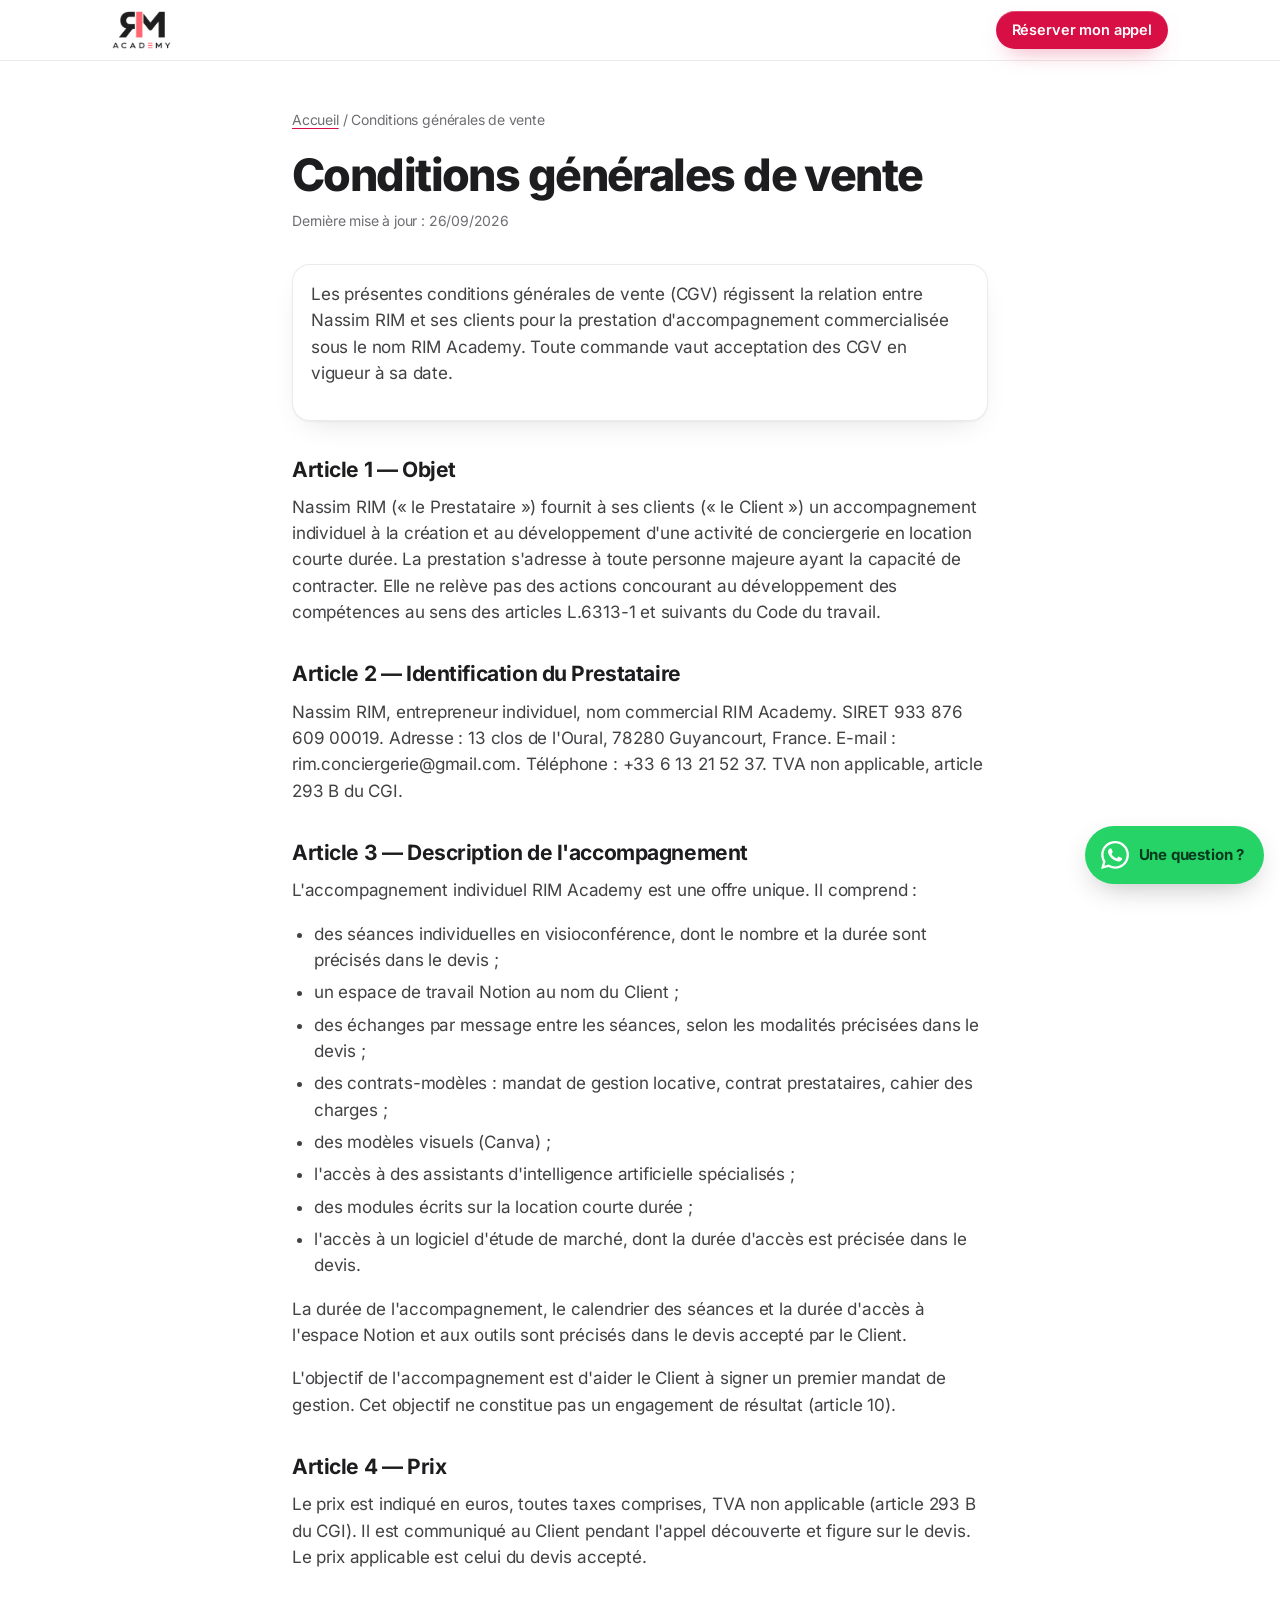
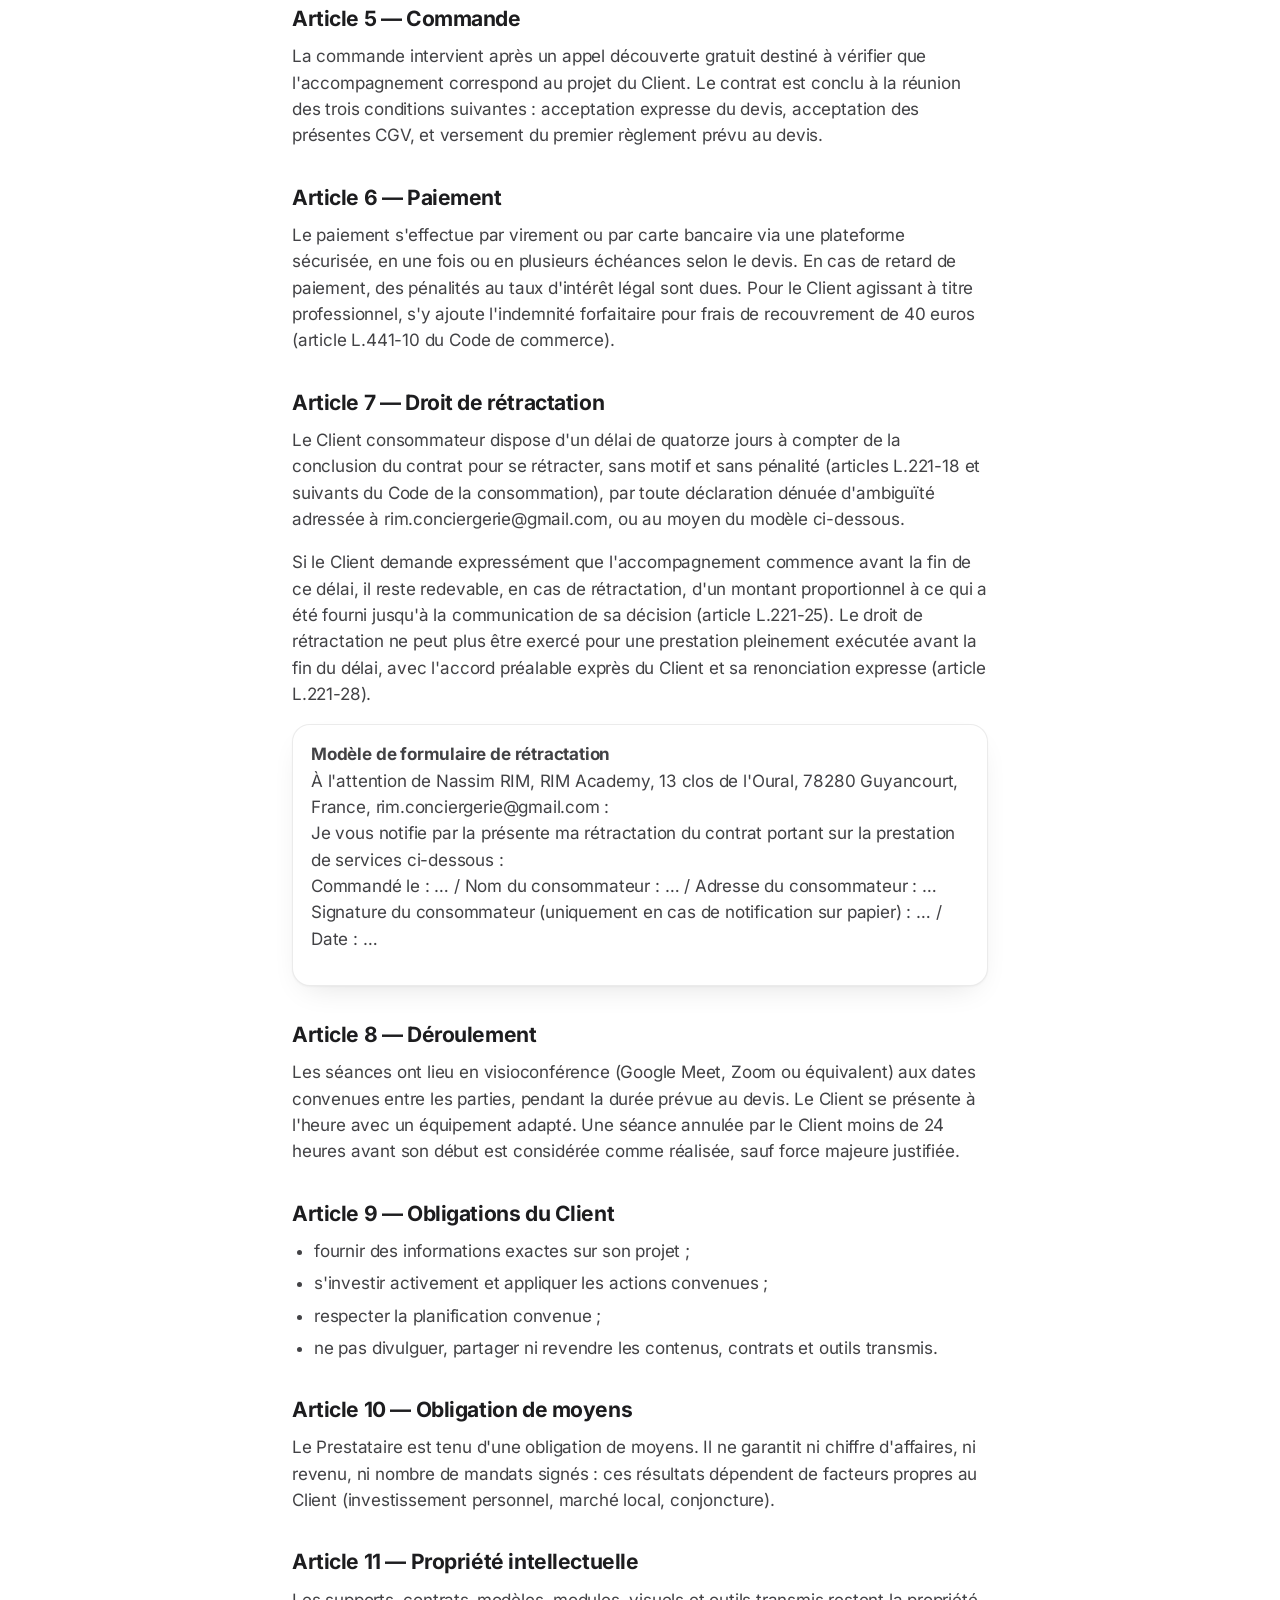
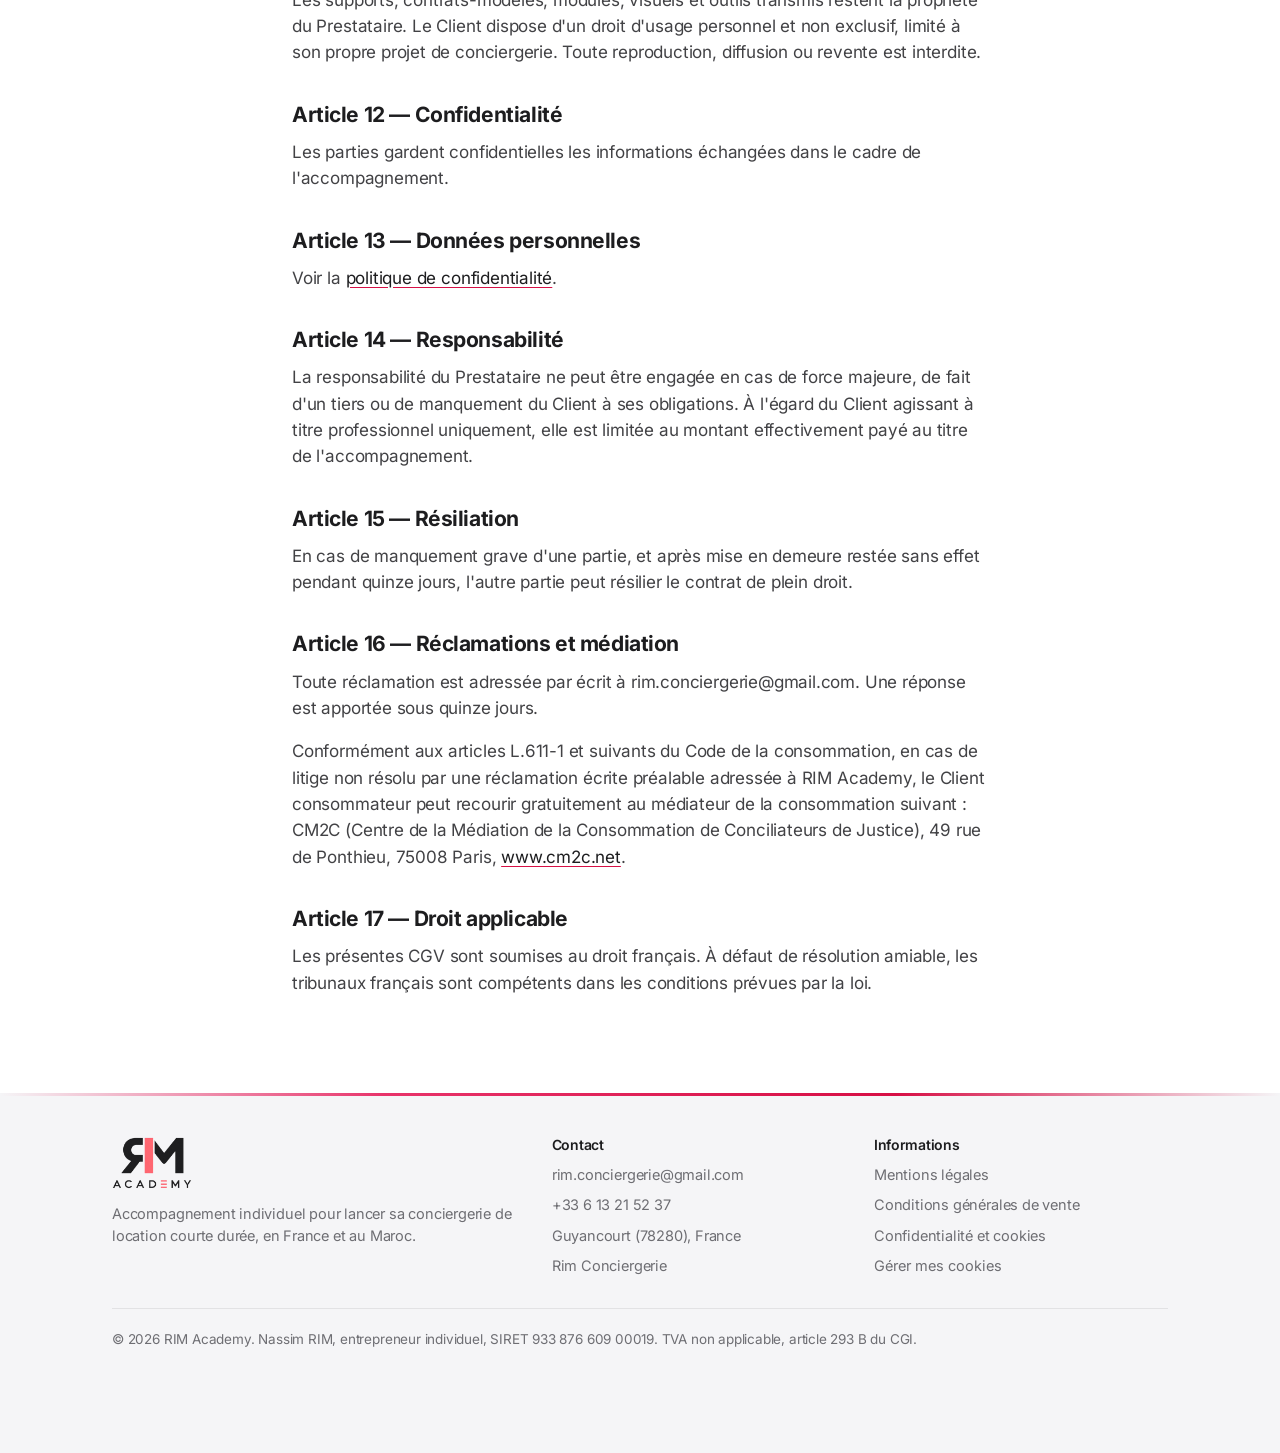
==== commit 5d98c1a9: "Version claire rose et blanc" ====
--- a/cgv/index.html
+++ b/cgv/index.html
@@ -8,7 +8,7 @@
 <meta name="robots" content="index, follow, max-image-preview:large">
 <link rel="canonical" href="https://www.rim-academy.fr/cgv/">
 <meta name="referrer" content="strict-origin-when-cross-origin">
-<meta name="theme-color" content="#070709">
+<meta name="theme-color" content="#ffffff">
 <meta name="author" content="Nassim RIM">
 <meta property="og:type" content="website">
 <meta property="og:site_name" content="RIM Academy">
@@ -27,10 +27,6 @@
 <link rel="icon" href="/favicon-96.png" type="image/png" sizes="96x96">
 <link rel="icon" href="/favicon-48.png" type="image/png" sizes="48x48">
 <link rel="apple-touch-icon" href="/apple-touch-icon.png" sizes="180x180">
-<link rel="preconnect" href="https://fonts.googleapis.com">
-<link rel="preconnect" href="https://fonts.gstatic.com" crossorigin>
-<link rel="preload" as="style" href="https://fonts.googleapis.com/css2?family=DM+Sans:opsz,wght@9..40,400;9..40,500;9..40,600&amp;family=Caveat:wght@600;700&amp;family=Plus+Jakarta+Sans:wght@600;700;800&amp;display=swap" onload="this.onload=null;this.rel='stylesheet'">
-<noscript><link rel="stylesheet" href="https://fonts.googleapis.com/css2?family=DM+Sans:opsz,wght@9..40,400;9..40,500;9..40,600&amp;family=Caveat:wght@600;700&amp;family=Plus+Jakarta+Sans:wght@600;700;800&amp;display=swap"></noscript>
 <link rel="stylesheet" href="/assets/css/site.css">
 <script type="application/ld+json">{"@context":"https://schema.org","@graph":[{"@type":"WebPage","@id":"https://www.rim-academy.fr/cgv/#webpage","url":"https://www.rim-academy.fr/cgv/","name":"Conditions générales de vente | RIM Academy","inLanguage":"fr-FR","isPartOf":{"@id":"https://www.rim-academy.fr/#website"}},{"@type":"BreadcrumbList","itemListElement":[{"@type":"ListItem","position":1,"name":"Accueil","item":"https://www.rim-academy.fr/"},{"@type":"ListItem","position":2,"name":"Conditions générales de vente","item":"https://www.rim-academy.fr/cgv/"}]}]}</script>
 </head>
@@ -38,7 +34,7 @@
 <a class="skip" href="#main">Aller au contenu</a>
 <header class="site-head">
   <div class="wrap">
-    <a class="brand" href="/" aria-label="RIM Academy, accueil"><picture><source srcset="/logo-rim-academy-300.webp" type="image/webp"><img src="/logo-rim-academy.png" alt="RIM Academy" width="560" height="363"></picture></a>
+    <a class="brand" href="/" aria-label="RIM Academy, accueil"><picture><source srcset="/logo-rim-academy-dark-300.webp" type="image/webp"><img src="/logo-rim-academy-dark.png" alt="RIM Academy" width="560" height="363"></picture></a>
     <a href="/reserver/" class="btn btn-primary btn-sm">Réserver mon appel</a>
   </div>
 </header>
@@ -132,7 +128,7 @@
   <div class="wrap">
     <div class="foot-grid">
       <div>
-        <picture><source srcset="/logo-rim-academy-300.webp" type="image/webp"><img src="/logo-rim-academy.png" alt="RIM Academy" width="560" height="363" loading="lazy"></picture>
+        <picture><source srcset="/logo-rim-academy-dark-300.webp" type="image/webp"><img src="/logo-rim-academy-dark.png" alt="RIM Academy" width="560" height="363" loading="lazy"></picture>
         <p style="margin-top:14px">Accompagnement individuel pour lancer sa conciergerie de location courte durée, en France et au Maroc.</p>
       </div>
       <div>
--- a/assets/css/site.css
+++ b/assets/css/site.css
@@ -1,3 +1,7 @@
+/* Polices hébergées sur le site (aucun appel à Google Fonts) */
+@font-face{font-family:"Caveat";font-style:normal;font-weight:600 700;font-display:swap;src:url(/assets/fonts/caveat-700.woff2) format("woff2")}
+@font-face{font-family:"Inter";font-style:normal;font-weight:100 900;font-display:swap;src:url(/assets/fonts/inter-var.woff2) format("woff2")}
+
 /* =========================================================
    RIM Academy — feuille de style unique
    Mobile d'abord (390 px), puis élargissement.
@@ -814,3 +818,424 @@
   .mandat svg.sig path{stroke-dashoffset:0}
   .stamp{opacity:1}
 }
+
+/* =========================================================
+   V5 — Haut de page noir et sobre, alignements
+   ========================================================= */
+/* Plus aucune lumière rose derrière le premier écran */
+.hero::before,.hero::after{content:none;animation:none}
+.hero .chip{border-color:var(--line-2);background:rgba(255,255,255,.03);box-shadow:none}
+.site-head::after{background:linear-gradient(90deg,transparent,rgba(255,255,255,.08) 50%,transparent)}
+
+/* « 50 logements » : chiffre centré verticalement avec le texte */
+.stat{align-items:center;gap:14px}
+.stat b{flex:none;min-width:2ch;text-align:center}
+.stat span{line-height:1.45}
+
+/* Étapes de réservation : pastilles centrées et alignées */
+.rsteps{align-items:stretch}
+.rsteps li{white-space:nowrap}
+.rsteps li b{line-height:1;font-variant-numeric:tabular-nums}
+.rsteps li.done b{font-size:0}
+.rsteps li.done b::before{content:"";font-size:0;width:9px;height:5px;border-left:2px solid #fff;border-bottom:2px solid #fff;transform:translateY(-1px) rotate(-45deg)}
+@media (max-width:560px){
+  .rsteps{gap:6px}
+  .rsteps li{flex-direction:column;justify-content:flex-start;gap:7px;padding:11px 4px 10px;border-radius:18px;font-size:12.5px;letter-spacing:-.01em;text-align:center;white-space:nowrap}
+  .rsteps li b{width:24px;height:24px;margin:0 auto}
+}
+@media (max-width:379px){.rsteps li{white-space:normal;font-size:12px}}
+
+/* =========================================================
+   V6 — Thème clair, inspiration Apple
+   Fond blanc / gris très clair, texte graphite, un seul accent.
+   ========================================================= */
+:root{
+  --ink:#FFFFFF;
+  --ink-2:#FBFBFD;
+  --card:#FFFFFF;
+  --card-2:#F5F5F7;
+  --gray:#F5F5F7;
+  --line:rgba(0,0,0,.08);
+  --line-2:rgba(0,0,0,.12);
+  --text:#1D1D1F;
+  --soft:#424245;
+  --muted:#6E6E73;
+  --faint:#6E6E73;
+  --rausch:#D70F45;
+  --rausch-deep:#D70F45;
+  --rausch-soft:rgba(230,30,77,.07);
+  --rausch-line:rgba(230,30,77,.28);
+  --paper:#F5F5F7;
+  --paper-ink:#1D1D1F;
+  --shadow:0 1px 2px rgba(0,0,0,.04),0 12px 32px -14px rgba(0,0,0,.14);
+  --f-display:-apple-system,BlinkMacSystemFont,"SF Pro Display","Inter","Helvetica Neue",Arial,sans-serif;
+  --f-body:-apple-system,BlinkMacSystemFont,"SF Pro Text","Inter","Helvetica Neue",Arial,sans-serif;
+  --f-accent:var(--f-display);
+}
+body{background:#fff;color:var(--text);font-size:17px;line-height:1.55;letter-spacing:-.011em}
+:focus-visible{outline:3px solid rgba(230,30,77,.45)}
+.opt:has(input:focus-visible){outline:3px solid rgba(230,30,77,.45)}
+::selection{background:rgba(230,30,77,.16)}
+
+/* Plus aucun effet lumineux, halo, reflet ni éclipse */
+.hero::before,.hero::after,.site-head::after,
+#constat::after,#etapes::after,#testimonials::after,#preuves::after,#pricing::after,.sec-light::after,
+.sec-rausch::before,.offer::before,.offer::after,.final::before,.final::after,
+.hero-cta .btn-primary::after,.offer .btn-primary::after{content:none!important;animation:none!important}
+.big-no{display:none}
+
+/* En-tête : barre blanche translucide */
+.site-head{background:rgba(255,255,255,.8);border-bottom:1px solid var(--line);-webkit-backdrop-filter:saturate(180%) blur(20px);backdrop-filter:saturate(180%) blur(20px)}
+.site-head .wrap{height:60px}
+.brand img{height:38px}
+
+/* Typographie */
+h1,h2,h3,h4{color:var(--text);letter-spacing:-.02em}
+.h1{font-weight:700;letter-spacing:-.04em;line-height:1.04;font-size:clamp(2.4rem,10vw,4.75rem);max-width:14ch}
+.h2{font-weight:700;letter-spacing:-.035em;line-height:1.08;font-size:clamp(2rem,6.6vw,3.25rem)}
+.lead,.hero-sub{color:var(--muted);font-size:19px;line-height:1.5}
+.kicker{color:var(--rausch);font-weight:600;font-size:15px;letter-spacing:-.01em}
+.accent{font-family:var(--f-display);font-weight:inherit;font-size:1em;line-height:inherit;letter-spacing:inherit;color:var(--rausch);padding:0}
+.h1 .accent{display:block;font-size:1em;line-height:inherit;margin-top:0}
+.hl{background:none;color:var(--text);font-weight:600;padding:0}
+.sec-light .hl{background:none}
+.note{font-family:var(--f-display);font-size:15px;font-weight:600;color:var(--rausch)}
+.note svg{width:26px;height:20px}
+
+/* Boutons : pilule pleine, sans halo */
+.btn{font-weight:600;font-size:17px;letter-spacing:-.01em;min-height:52px;padding:0 26px}
+.btn-primary{background:var(--rausch);color:#fff;box-shadow:none}
+.btn-primary:hover{background:#BE0D3D;transform:none;box-shadow:none}
+.btn-sm{min-height:38px;padding:0 16px;font-size:14.5px}
+.btn-ghost{color:var(--text);border-color:var(--line-2)}
+
+/* Rythme des sections : blanc / gris clair, sans trait */
+.sec{padding-block:clamp(80px,13vw,136px)}
+.sec + .sec{border-top:0}
+#constat,#about,#comparatif,#pricing,.final{background:var(--gray)}
+#etapes,#testimonials,#pour-qui,#faq{background:#fff}
+.sec-light{background:inherit;color:var(--text)}
+#about.sec-light{background:var(--gray)}
+#faq.sec-light{background:#fff}
+.sec-light p,.sec-light .lead{color:var(--muted)}
+.sec-light .faq details > div,.sec-light .faq details > div p{color:var(--muted)}
+.sec-rausch{background:#fff;color:var(--text)}
+.sec-rausch .h2{color:var(--text)}
+.sec-rausch .accent{color:var(--rausch)}
+.sec-rausch .lead{color:var(--muted)}
+
+/* Haut de page */
+.hero{padding:44px 0 72px}
+.hero-plain{padding:56px 0 80px}
+@media (min-width:980px){.hero-plain{padding:110px 0 120px}.hero-plain .h1{font-size:clamp(3.4rem,5.6vw,5rem)}}
+.chip,.hero .chip{background:var(--gray);border:0;color:var(--soft);font-weight:500;box-shadow:none}
+.chip-dot{background:var(--rausch);box-shadow:none}
+.hero-cta small{color:var(--faint)}
+.facts li{color:var(--soft)}
+.facts b{color:var(--text);font-weight:700}
+.facts svg{color:var(--rausch)}
+@media (min-width:720px){.facts li + li{border-left:1px solid var(--line-2)}}
+
+/* Cartes : blanches, coins arrondis, ombre très légère */
+.card3,.review,.offer,.qualif,.gate,.todo li,.notfor,.stat,.legal .box{background:#fff;border:1px solid var(--line);box-shadow:var(--shadow)}
+#testimonials .review,#faq .stat{background:var(--gray);border-color:transparent;box-shadow:none}
+.card3{border-radius:24px}
+.review{border-radius:22px}
+.review:hover{border-color:var(--line-2)}
+
+/* Le constat */
+.bub.them{background:#fff;color:var(--soft);box-shadow:var(--shadow)}
+.bub.me{background:var(--rausch);box-shadow:none}
+.bico{background:var(--rausch-soft);color:var(--rausch)}
+.chat-meta{color:var(--faint)}
+
+/* Étapes */
+.sico{background:#fff;border:1px solid var(--line-2);color:var(--rausch);box-shadow:none}
+.steps li:not(:last-child)::after{background:var(--line-2)}
+.mandat{box-shadow:0 30px 60px -30px rgba(0,0,0,.28),0 0 0 1px rgba(0,0,0,.05)}
+.stamp{box-shadow:0 8px 18px -8px rgba(230,30,77,.5)}
+
+/* Qui je suis */
+.about-photo::after{box-shadow:none}
+.stk{box-shadow:0 6px 16px -8px rgba(0,0,0,.3)}
+.stat b{color:var(--rausch);font-weight:700}
+.stat span{color:var(--soft)}
+.gallery img{border-radius:18px;background:var(--gray)}
+.gallery figcaption,.sec-light .gallery figcaption{color:var(--muted)}
+.gallery figcaption b,.sec-light .gallery figcaption b{color:var(--text)}
+.gallery .rate,.sec-light .gallery .rate{color:var(--text)}
+
+/* Témoignages et avis */
+.vplay{border:0;background:var(--gray);box-shadow:var(--shadow)}
+.vplay .pbtn{color:var(--rausch)}
+.tp-head{background:#fff;border:1px solid var(--line);box-shadow:var(--shadow)}
+.tp-score{color:var(--soft)}
+.tp-score b{color:var(--text)}
+.review blockquote{color:var(--soft)}
+.review footer b{color:var(--text)}
+.tp-line{border-color:var(--line-2);color:var(--soft)}
+
+/* Comparatif */
+.table-wrap{background:#fff;border:1px solid var(--line);box-shadow:var(--shadow)}
+.compare thead th{color:var(--muted)}
+.compare tbody th{color:var(--text)}
+.compare .us{background:var(--rausch-soft);color:var(--text)}
+.compare thead .us{color:var(--rausch);border-top:2px solid var(--rausch)}
+.yes{background:var(--rausch)}
+.no{background:rgba(0,0,0,.05);color:var(--faint)}
+.mid{background:rgba(0,0,0,.05);color:var(--soft)}
+
+/* Qui je n'accompagne pas */
+.notfor,.sec-rausch .notfor{background:var(--gray);border:0;box-shadow:none}
+.sec-rausch .notfor li strong,.notfor li strong{color:var(--text)}
+.sec-rausch .notfor li span,.notfor li span{color:var(--muted)}
+.sec-rausch .notfor .closing,.notfor .closing{color:var(--soft);border-top-color:var(--line-2)}
+.notfor li svg{color:var(--rausch)}
+
+/* Offre */
+.offer{background:#fff;border:1px solid var(--line);overflow:visible;box-shadow:0 1px 2px rgba(0,0,0,.04),0 30px 60px -30px rgba(0,0,0,.2)}
+.offer-top span,.offer-note{color:var(--muted)}
+.list-check li{color:var(--soft)}
+.list-check b{color:var(--text)}
+.list-check svg,.checks svg{color:var(--rausch)}
+.pill-pk{background:var(--rausch-soft)!important;border-color:transparent!important;color:var(--text)!important}
+.pills li{background:var(--gray);border:0;color:var(--soft)}
+
+/* FAQ */
+.faq,.sec-light .faq{border-top-color:var(--line-2)}
+.faq details,.sec-light .faq details{border-bottom-color:var(--line-2)}
+.faq summary,.sec-light .faq summary{color:var(--text);font-weight:600;font-size:18px}
+.faq summary::after{color:var(--muted)}
+
+/* Dernier appel */
+.final{padding-bottom:var(--sec)}
+.how li span{background:#fff;color:var(--rausch);border:1px solid var(--line);box-shadow:var(--shadow)}
+.how li b{color:var(--soft);font-weight:600}
+.how li:not(:last-child)::after{border-top:1.5px dashed var(--line-2)}
+
+/* Pied de page */
+.site-foot{background:var(--gray);border-top:1px solid var(--line);color:var(--muted)}
+.foot-grid h2{color:var(--text)}
+.foot-grid img{height:52px}
+.foot-grid a:hover,.linklike:hover{color:var(--text)}
+
+/* Formulaires et réservation */
+.input,.select,.textarea{background:#fff;border:1px solid var(--line-2);color:var(--text)}
+.input:focus,.select:focus,.textarea:focus{border-color:var(--rausch);box-shadow:0 0 0 4px rgba(230,30,77,.12)}
+.field label,.field .lab{color:var(--text);font-weight:500}
+.err,.input[aria-invalid="true"]{color:#D70015}
+.input[aria-invalid="true"]{border-color:#D70015}
+.consent a{color:var(--text)}
+.opt-check{color:var(--soft)}
+.qualif{border-radius:28px}
+.qbar{background:rgba(0,0,0,.07)}
+.opt{background:#fff;border:1px solid var(--line-2)}
+.opt:hover{border-color:rgba(0,0,0,.24)}
+.opt .dot{border-color:#C7C7CC}
+.opt:has(input:checked){background:var(--rausch-soft);border-color:var(--rausch)}
+.q-step legend{font-weight:700}
+.back:hover{color:var(--text)}
+.result p{color:var(--muted)}
+.cal{background:#fff;border:1px solid var(--line);box-shadow:var(--shadow)}
+.warn{color:#B25000}
+.rsteps li{border:1px solid var(--line-2);color:var(--muted);background:#fff}
+.rsteps li b{background:rgba(0,0,0,.06);color:var(--soft)}
+.rsteps li.on{border-color:var(--rausch);color:var(--text);background:var(--rausch-soft)}
+.rsteps li.on b{background:var(--rausch);color:#fff}
+.rsteps li.done{color:var(--soft)}
+.todo li b{background:var(--rausch-soft);color:var(--rausch)}
+.todo li span{color:var(--soft)}
+.unlocked{color:#007F55}
+
+/* Fenêtres, bandeau cookies, pages légales */
+.optin{background:#fff;color:var(--text);border:0;box-shadow:0 40px 100px -20px rgba(0,0,0,.35)}
+.optin::backdrop{background:rgba(0,0,0,.35)}
+.x{border-color:var(--line-2);color:var(--text)}
+.cookie{background:rgba(255,255,255,.96);border:1px solid var(--line);color:var(--soft);box-shadow:0 20px 60px -20px rgba(0,0,0,.3);-webkit-backdrop-filter:blur(20px);backdrop-filter:blur(20px)}
+.btn-choice{background:var(--gray);border:0;color:var(--text);font-weight:600}
+.btn-choice:hover{background:#E8E8ED}
+.legal p,.legal li,.legal th,.legal td{color:var(--soft)}
+.legal th{color:var(--text)}
+
+/* Bouton WhatsApp : plus discret */
+.wa{box-shadow:0 10px 30px -10px rgba(0,0,0,.3)}
+
+/* Écran de chargement blanc */
+.splash{background:#fff}
+.splash-bar{background:rgba(0,0,0,.08)}
+.splash-bar i{background:var(--rausch);box-shadow:none}
+
+@media (min-width:720px){.offer{padding:44px 44px}}
+.chat .bub.me{box-shadow:0 10px 24px -14px rgba(230,30,77,.45)}
+.review .src{color:#007A52}
+.bub.me small{opacity:1;color:#fff}
+
+/* =========================================================
+   V7 — Clair + couleur : écriture rose d'origine, touches colorées
+   ========================================================= */
+:root{
+  --f-accent:"Caveat","Segoe Print","Bradley Hand",cursive;
+  --grad-text:linear-gradient(100deg,#D70F45 10%,#F0532B 95%);
+  --c1:#D70F45;--c1b:#FFE8EE;
+  --c2:#C2410C;--c2b:#FFEDD5;
+  --c3:#6D28D9;--c3b:#EDE9FE;
+  --c4:#0369A1;--c4b:#E0F2FE;
+  --c5:#047857;--c5b:#D1FAE5;
+  --c6:#B45309;--c6b:#FEF3C7;
+}
+
+/* L'écriture manuscrite rose revient, en dégradé rose → corail */
+.accent{font-family:var(--f-accent);font-weight:700;font-size:1.28em;line-height:.85;letter-spacing:0;padding:0 .04em;
+  color:#D70F45;background:var(--grad-text);-webkit-background-clip:text;background-clip:text;-webkit-text-fill-color:transparent}
+.h1 .accent{display:block;font-size:1.3em;line-height:.95;margin-top:.06em;padding-bottom:.06em}
+.note{font-family:var(--f-accent);font-size:24px;font-weight:700}
+
+/* Haut de page : aurore pastel derrière le titre */
+.hero.hero::before{content:""!important;position:absolute;inset:0;height:auto;z-index:-1;pointer-events:none;
+  background:
+    radial-gradient(38% 46% at 18% 12%,rgba(255,170,190,.55),transparent 70%),
+    radial-gradient(34% 40% at 84% 18%,rgba(255,196,150,.5),transparent 70%),
+    radial-gradient(40% 44% at 60% 72%,rgba(200,180,255,.38),transparent 72%),
+    linear-gradient(180deg,rgba(255,255,255,0) 70%,#fff 100%);
+  animation:none!important}
+.hero{isolation:isolate}
+.chip,.hero .chip{background:rgba(255,255,255,.75);border:1px solid rgba(0,0,0,.06);-webkit-backdrop-filter:blur(10px);backdrop-filter:blur(10px)}
+
+/* Petit titre de section en pastille teintée */
+.kicker{display:inline-flex;align-items:center;gap:6px;padding:6px 12px;border-radius:999px;background:var(--rausch-soft);font-size:14px}
+.center .kicker{margin-inline:auto}
+
+/* Icônes en tuiles colorées, une couleur par élément */
+.sico,.bico,.how li span{border:0;box-shadow:none}
+.steps li:nth-child(6n+1) .sico,.chat .bub:nth-child(4n+1) .bico,.how li:nth-child(3n+1) span{background:var(--c1b);color:var(--c1)}
+.steps li:nth-child(6n+2) .sico,.chat .bub:nth-child(4n+2) .bico,.how li:nth-child(3n+2) span{background:var(--c3b);color:var(--c3)}
+.steps li:nth-child(6n+3) .sico,.chat .bub:nth-child(4n+3) .bico,.how li:nth-child(3n+3) span{background:var(--c2b);color:var(--c2)}
+.steps li:nth-child(6n+4) .sico,.chat .bub:nth-child(4n+4) .bico{background:var(--c4b);color:var(--c4)}
+.steps li:nth-child(6n+5) .sico{background:var(--c5b);color:var(--c5)}
+.steps li:nth-child(6n+6) .sico{background:var(--c6b);color:var(--c6)}
+.facts li:nth-child(4n+1) svg{color:var(--c1)}.facts li:nth-child(4n+2) svg{color:var(--c3)}
+.facts li:nth-child(4n+3) svg{color:var(--c2)}.facts li:nth-child(4n+4) svg{color:var(--c4)}
+.offer .list-check li:nth-child(6n+1) svg{color:var(--c1)}.offer .list-check li:nth-child(6n+2) svg{color:var(--c3)}
+.offer .list-check li:nth-child(6n+3) svg{color:var(--c2)}.offer .list-check li:nth-child(6n+4) svg{color:var(--c4)}
+.offer .list-check li:nth-child(6n+5) svg{color:var(--c5)}.offer .list-check li:nth-child(6n+6) svg{color:var(--c6)}
+
+/* Bulle de réponse et chiffre « 50 » en dégradé */
+.bub.me{background:linear-gradient(135deg,#D70F45,#E5383B)}
+.stat b{background:var(--grad-text);-webkit-background-clip:text;background-clip:text;-webkit-text-fill-color:transparent;font-size:clamp(2.2rem,7vw,2.8rem)}
+
+/* « Qui je n'accompagne pas » : fond rosé très léger */
+#pour-qui{background:linear-gradient(180deg,#FFF3F5 0%,#FFF8F3 100%)}
+#pour-qui .notfor{background:#fff;box-shadow:var(--shadow)}
+
+/* Offre : contour en dégradé et halo coloré discret */
+#pricing{isolation:isolate;overflow:hidden}
+#pricing .offer{position:relative;border:2px solid transparent;
+  background:linear-gradient(#fff,#fff) padding-box,linear-gradient(135deg,#D70F45,#F0532B 50%,#8B5CF6) border-box;
+  box-shadow:0 30px 70px -30px rgba(215,15,69,.35),0 20px 60px -30px rgba(139,92,246,.3)}
+
+/* Dernier appel : grand bloc coloré */
+.final{background:linear-gradient(135deg,#D70F45 0%,#E8344A 55%,#F0602E 100%);color:#fff}
+.final .h2{color:#fff}
+.final .accent{background:none;-webkit-text-fill-color:#fff;color:#fff}
+.final .how li span{background:rgba(255,255,255,.18);color:#fff}
+.final .how li b{color:#fff}
+.final .how li:not(:last-child)::after{border-top-color:rgba(255,255,255,.5)}
+.final .btn-primary{background:#fff;color:#D70F45}
+.final .btn-primary:hover{background:#FFF0F3}
+.final .hero-cta small{color:rgba(255,255,255,.92)}
+.final :focus-visible{outline-color:#fff}
+
+/* Pied de page : liseré dégradé en haut */
+.site-foot{border-top:0;position:relative}
+.site-foot::before{content:"";position:absolute;left:0;right:0;top:0;height:3px;background:linear-gradient(90deg,#D70F45,#F0532B,#8B5CF6)}
+
+/* Galerie : badges et étoiles plus vivants */
+.gallery .rate svg{color:#F0532B}
+.kicker{color:#B80C3B}
+
+/* =========================================================
+   V8 — Uniquement rose et blanc
+   ========================================================= */
+:root{
+  --grad-text:linear-gradient(100deg,#C40C40 0%,#E8336A 100%);
+  --pink-50:#FFF5F7;--pink-100:#FFE8EE;--pink-200:#FFD1DC;
+}
+/* Haut de page : un seul halo rose, très doux */
+.hero.hero::before{background:
+  radial-gradient(60% 55% at 50% -8%,rgba(255,170,192,.55),rgba(255,209,220,.25) 45%,transparent 75%),
+  linear-gradient(180deg,rgba(255,255,255,0) 70%,#fff 100%)!important}
+
+/* Icônes : toutes en pastille rose pâle */
+.steps li .sico,.chat .bub .bico,.how li span,.steps li:nth-child(n) .sico,.chat .bub:nth-child(n) .bico,.how li:nth-child(n) span{background:var(--pink-100);color:var(--rausch)}
+.facts li:nth-child(n) svg,.offer .list-check li:nth-child(n) svg{color:var(--rausch)}
+.gallery .rate svg{color:var(--rausch)}
+
+/* Bulle, chiffre et offre : rose seulement */
+.bub.me{background:var(--grad-text)}
+#pour-qui{background:var(--pink-50)}
+#pricing .offer{background:linear-gradient(#fff,#fff) padding-box,linear-gradient(135deg,#C40C40,#FF8FAB 50%,#E8336A) border-box;
+  box-shadow:0 30px 70px -32px rgba(215,15,69,.32)}
+
+/* Dernier appel : bloc rose profond */
+.final{background:radial-gradient(80% 120% at 50% 0%,#E8336A 0%,#D70F45 45%,#B00B38 100%)}
+
+/* Pied de page : liseré rose */
+.site-foot::before{background:linear-gradient(90deg,transparent,#E8336A 30%,#D70F45 70%,transparent)}
+
+/* Touches premium */
+.btn-primary{box-shadow:0 1px 0 rgba(255,255,255,.22) inset,0 10px 24px -12px rgba(215,15,69,.55)}
+.btn-primary:hover{box-shadow:0 1px 0 rgba(255,255,255,.22) inset,0 14px 30px -12px rgba(215,15,69,.6)}
+.final .btn-primary{box-shadow:0 12px 30px -12px rgba(80,0,20,.45)}
+.kicker{background:var(--pink-100)}
+.chip-dot{box-shadow:0 0 0 4px rgba(215,15,69,.12)}
+/* Haut de page : fond blanc pur, sans halo */
+.hero.hero::before,.hero.hero::after{content:none!important;background:none!important}
+.hero{background:#fff}
+
+/* =========================================================
+   V9 — Touches originales, section rose, coches alignées
+   ========================================================= */
+/* Pastille du haut avec photo */
+.chip-face{padding:4px 14px 4px 4px;gap:9px}
+.chip-face img{width:28px;height:28px;border-radius:50%;object-fit:cover;box-shadow:0 0 0 2px #fff,0 0 0 3.5px var(--pink-200)}
+
+/* Preuve Trustpilot sous le bouton */
+.proof{display:inline-flex;align-items:center;gap:9px;margin-top:4px;padding:7px 14px;border-radius:999px;background:var(--pink-50);color:var(--soft);font-size:14px;text-decoration:none;transition:background .2s}
+.proof:hover{background:var(--pink-100)}
+.proof b{color:var(--text)}
+.pstars{display:inline-flex;gap:2px}
+.pstars i{width:14px;height:14px;background:var(--rausch);clip-path:polygon(50% 0,61% 35%,98% 35%,68% 57%,79% 91%,50% 70%,21% 91%,32% 57%,2% 35%,39% 35%)}
+
+/* Trois chiffres */
+.stats{display:grid;grid-template-columns:repeat(3,1fr);gap:10px;margin:24px 0 20px}
+.stats li{display:grid;align-content:start;justify-items:center;gap:6px;padding:18px 8px 16px;border-radius:20px;background:#fff;border:1px solid var(--line);box-shadow:var(--shadow);text-align:center}
+.stats b{font-family:var(--f-display);font-weight:700;font-size:clamp(1.9rem,7vw,2.6rem);line-height:1;letter-spacing:-.04em;
+  color:#D70F45;background:var(--grad-text);-webkit-background-clip:text;background-clip:text;-webkit-text-fill-color:transparent}
+.stats span{font-size:13px;line-height:1.35;color:var(--muted)}
+@media (min-width:720px){.stats li{padding:22px 14px 20px}.stats span{font-size:14px}}
+
+/* « Qui je n'accompagne pas » : grand bloc rose, cartes blanches */
+.sec-pink{position:relative;overflow:hidden;isolation:isolate;color:#fff;
+  background:radial-gradient(80% 120% at 50% 0%,#E8336A 0%,#D70F45 45%,#B00B38 100%)!important}
+.sec-pink .h2{color:#fff}
+.sec-pink .accent{background:none;-webkit-text-fill-color:#fff;color:#fff}
+.sec-pink .lead{color:rgba(255,255,255,.92)}
+.sec-pink .big-no{display:block;position:absolute;right:-12px;bottom:-40px;z-index:-1;font-family:var(--f-accent);font-weight:700;font-size:clamp(9rem,42vw,22rem);line-height:1;color:rgba(255,255,255,.1);pointer-events:none;user-select:none}
+.sec-pink .notfor{background:none!important;border:0;box-shadow:none!important;padding:0;margin-top:36px}
+.sec-pink .notfor ul{display:grid;gap:12px}
+.sec-pink .notfor li{grid-template-columns:44px 1fr;gap:14px;align-items:center;padding:18px;border-radius:22px;background:#fff;box-shadow:0 18px 40px -22px rgba(80,0,20,.45)}
+.sec-pink .notfor li svg{width:44px;height:44px;padding:11px;margin:0;border-radius:14px;background:var(--pink-100);color:var(--rausch)}
+.sec-pink .notfor li strong{color:var(--text)}
+.sec-pink .notfor li span{color:var(--muted)}
+.sec-pink .notfor .closing{margin-top:22px;padding:20px 0 0;border-top:1px solid rgba(255,255,255,.3);color:#fff;font-size:17px}
+.sec-pink :focus-visible{outline-color:#fff}
+@media (min-width:720px){.sec-pink .notfor ul{grid-template-columns:repeat(3,1fr)}.sec-pink .notfor li{grid-template-columns:1fr;align-items:start;padding:24px}}
+
+/* Étapes de réservation : coche dessinée en SVG, parfaitement centrée, en rose */
+.rsteps li b{display:grid;place-items:center;line-height:1}
+.rsteps li.done b{background:var(--rausch) url("data:image/svg+xml,%3Csvg xmlns='http://www.w3.org/2000/svg' viewBox='0 0 24 24' fill='none' stroke='%23fff' stroke-width='3' stroke-linecap='round' stroke-linejoin='round'%3E%3Cpath d='M5 12.5l4.5 4.5L19 7.5'/%3E%3C/svg%3E") center/62% no-repeat;font-size:0;color:transparent}
+.rsteps li.done b::before{content:none!important}
+.rsteps li.done{border-color:var(--pink-200);color:var(--soft)}
+.chip-face b{font-weight:600;color:var(--text)}
+@media (max-width:440px){.chip-face{font-size:12.5px;letter-spacing:-.015em;white-space:nowrap;max-width:100%}.chip-face img{width:24px;height:24px}}
+@media (max-width:370px){.chip-face{white-space:normal;text-align:left}}
